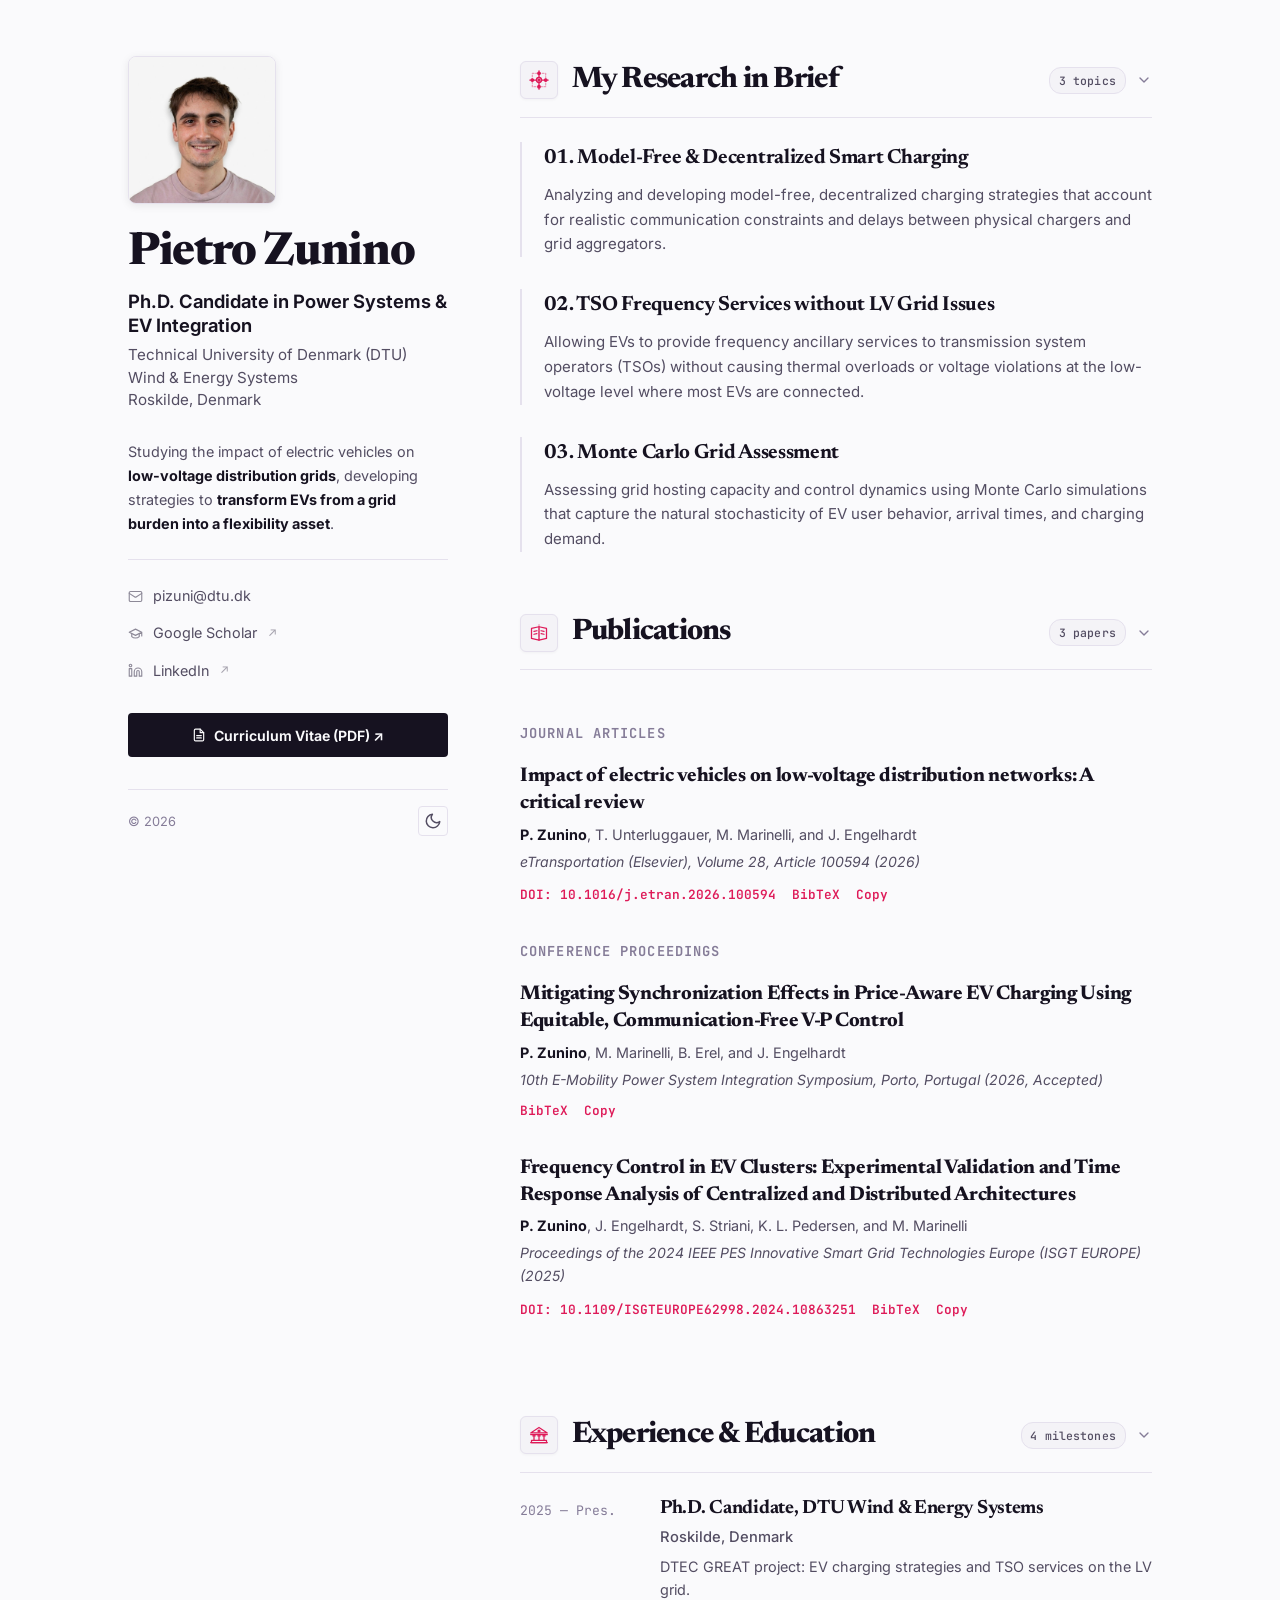
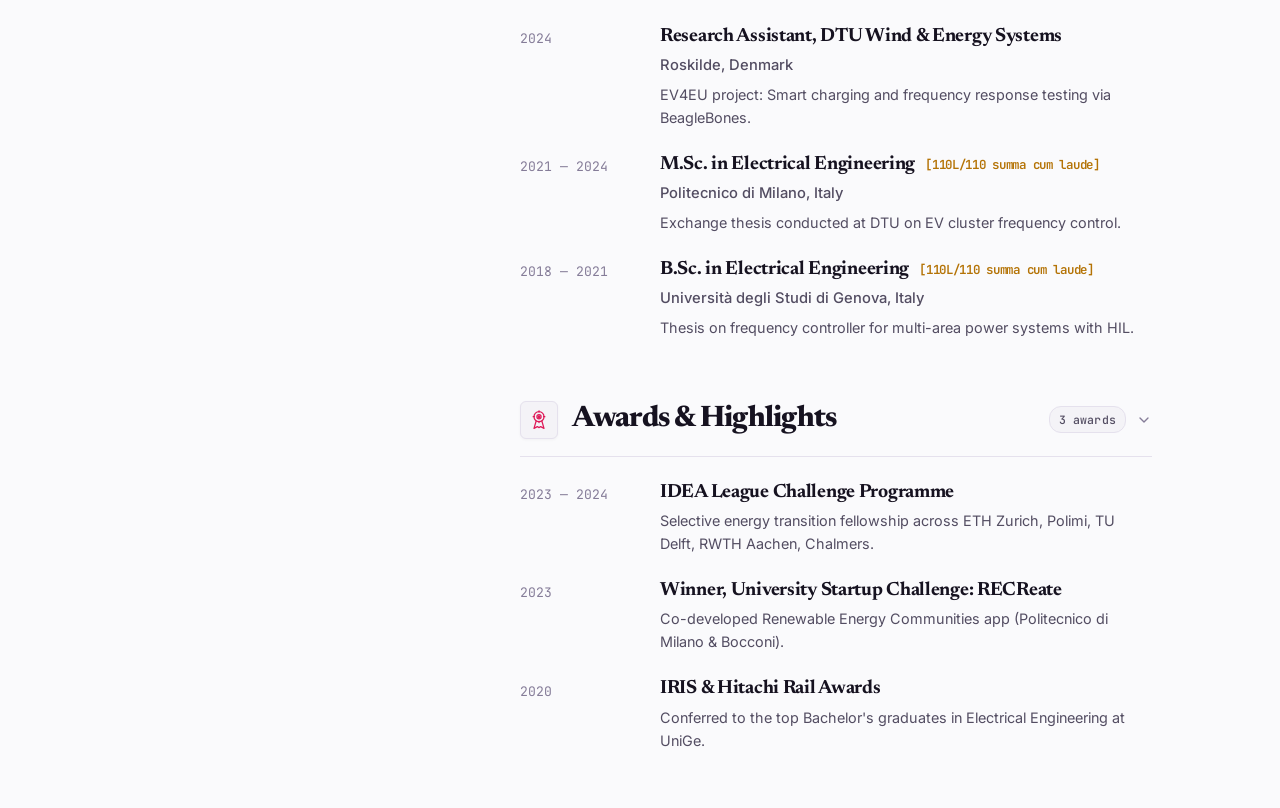
==== index.html @ 95386c65 "feat(ui): implement Set A titles and mobile hook collapsible sections" ====
<!DOCTYPE html>
<html lang="en" data-theme="light">
<head>
  <meta charset="UTF-8">
  <meta name="viewport" content="width=device-width, initial-scale=1.0">
  <title>Pietro Zunino | Ph.D. Candidate in Power Systems · DTU</title>
  <link rel="stylesheet" href="css/style.css?v=5">
  <link rel="preconnect" href="https://fonts.googleapis.com">
  <link rel="preconnect" href="https://fonts.gstatic.com" crossorigin>
  <link href="https://fonts.googleapis.com/css2?family=Inter:wght@400;500;600;700&family=JetBrains+Mono:wght@400;500;600&family=Newsreader:ital,opsz,wght@0,6..72,400;0,6..72,600;0,6..72,700;1,6..72,400&display=swap" rel="stylesheet">
</head>
<body>

  <div class="scholar-wrapper">

    <!-- Left Sticky Sidebar -->
    <aside class="scholar-sidebar">
      <div class="profile-photo-wrapper">
        <img src="assets/profile.jpg?v=2" alt="Pietro Zunino" class="profile-photo" onerror="this.onerror=null; this.src='assets/profile-placeholder.svg';">
      </div>
      <h1 class="profile-name">Pietro Zunino</h1>
      <div class="profile-role">Ph.D. Candidate in Power Systems & EV Integration</div>
      <div class="profile-inst">
        Technical University of Denmark (DTU)<br>
        Wind & Energy Systems<br>
        Roskilde, Denmark
      </div>

      <p class="sidebar-bio">
        Studying the impact of electric vehicles on <strong>low-voltage distribution grids</strong>, developing strategies to <strong>transform EVs from a grid burden into a flexibility asset</strong>.
      </p>

      <ul class="sidebar-links">
        <li>
          <a href="mailto:pizuni@dtu.dk">
            <svg class="sidebar-icon" width="15" height="15" viewBox="0 0 24 24" fill="none" stroke="currentColor" stroke-width="1.8" stroke-linecap="round" stroke-linejoin="round" aria-hidden="true"><rect width="20" height="16" x="2" y="4" rx="2"/><path d="m22 7-8.97 5.7a1.94 1.94 0 0 1-2.06 0L2 7"/></svg>
            <span>pizuni@dtu.dk</span>
          </a>
        </li>
        <li>
          <a href="https://scholar.google.com/citations?user=iyDFLC0AAAAJ&hl=en" target="_blank" rel="noopener noreferrer">
            <svg class="sidebar-icon" width="15" height="15" viewBox="0 0 24 24" fill="none" stroke="currentColor" stroke-width="1.8" stroke-linecap="round" stroke-linejoin="round" aria-hidden="true"><path d="M22 10v6M2 10l10-5 10 5-10 5z"/><path d="M6 12v5c3 3 9 3 12 0v-5"/></svg>
            <span>Google Scholar</span>
            <span class="external-arrow">↗</span>
          </a>
        </li>
        <li>
          <a href="https://www.linkedin.com/in/pietro-zunino-9880a3189/" target="_blank" rel="noopener noreferrer">
            <svg class="sidebar-icon" width="15" height="15" viewBox="0 0 24 24" fill="none" stroke="currentColor" stroke-width="1.8" stroke-linecap="round" stroke-linejoin="round" aria-hidden="true"><path d="M16 8a6 6 0 0 1 6 6v7h-4v-7a2 2 0 0 0-2-2 2 2 0 0 0-2 2v7h-4v-7a6 6 0 0 1 6-6z"/><rect width="4" height="12" x="2" y="9"/><circle cx="4" cy="4" r="2"/></svg>
            <span>LinkedIn</span>
            <span class="external-arrow">↗</span>
          </a>
        </li>
      </ul>

      <a href="assets/Pietro_Zunino_CV.pdf" class="btn-cv" target="_blank" rel="noopener noreferrer">
        <svg width="14" height="14" viewBox="0 0 24 24" fill="none" stroke="currentColor" stroke-width="2" stroke-linecap="round" stroke-linejoin="round" aria-hidden="true"><path d="M14 2H6a2 2 0 0 0-2 2v16a2 2 0 0 0 2 2h12a2 2 0 0 0 2-2V8z"/><polyline points="14 2 14 8 20 8"/><line x1="16" y1="13" x2="8" y2="13"/><line x1="16" y1="17" x2="8" y2="17"/></svg>
        <span>Curriculum Vitae (PDF) ↗</span>
      </a>

      <div class="sidebar-footer">
        <span>© <span id="current-year"></span></span>
        <button id="theme-toggle" class="theme-btn" aria-label="Toggle dark mode">
          <svg width="14" height="14" viewBox="0 0 24 24" fill="none" stroke="currentColor" stroke-width="2" stroke-linecap="round" stroke-linejoin="round" aria-hidden="true"><circle cx="12" cy="12" r="5"/><line x1="12" y1="1" x2="12" y2="3"/><line x1="12" y1="21" x2="12" y2="23"/><line x1="4.22" y1="4.22" x2="5.64" y2="5.64"/><line x1="18.36" y1="18.36" x2="19.78" y2="19.78"/><line x1="1" y1="12" x2="3" y2="12"/><line x1="21" y1="12" x2="23" y2="12"/><line x1="4.22" y1="19.78" x2="5.64" y2="18.36"/><line x1="18.36" y1="5.64" x2="19.78" y2="4.22"/></svg>
        </button>
      </div>
    </aside>

    <!-- Right Scrolling Content -->
    <main class="scholar-content">

      <!-- My Research in Brief -->
      <section id="research" class="scholar-section">
        <div class="section-head">
          <h2 class="section-title">
            <span class="section-badge" aria-hidden="true">
              <svg width="20" height="20" viewBox="0 0 24 24" fill="none" stroke="currentColor" stroke-width="1.5" stroke-linecap="round" stroke-linejoin="round">
                <rect x="4" y="4" width="16" height="16" stroke-dasharray="2 2" stroke-opacity="0.4"></rect>
                <line x1="12" y1="1" x2="12" y2="23"></line>
                <line x1="1" y1="12" x2="23" y2="12"></line>
                <circle cx="12" cy="4" r="1.5" fill="currentColor"></circle>
                <circle cx="12" cy="20" r="1.5" fill="currentColor"></circle>
                <circle cx="4" cy="12" r="1.5" fill="currentColor"></circle>
                <circle cx="20" cy="12" r="1.5" fill="currentColor"></circle>
                <circle cx="12" cy="12" r="3" fill="var(--bg-sidebar)" stroke="currentColor" stroke-width="1.6"></circle>
                <circle cx="12" cy="12" r="1.2" fill="currentColor"></circle>
              </svg>
            </span>
            <span>My Research in Brief</span>
          </h2>
          <div class="section-head-right">
            <span class="section-count">3 topics</span>
            <svg class="section-chevron" width="16" height="16" viewBox="0 0 24 24" fill="none" stroke="currentColor" stroke-width="2" stroke-linecap="round" stroke-linejoin="round" aria-hidden="true">
              <polyline points="6 9 12 15 18 9"></polyline>
            </svg>
          </div>
        </div>
        <div class="section-body" id="body-research">
          <div class="section-body-inner">
            <div class="pillars-stacked">
              
              <div class="pillar-item">
                <h3>01. Model-Free &amp; Decentralized Smart Charging</h3>
                <p>
                  Analyzing and developing model-free, decentralized charging strategies that account for realistic communication constraints and delays between physical chargers and grid aggregators.
                </p>
              </div>

              <div class="pillar-item">
                <h3>02. TSO Frequency Services without LV Grid Issues</h3>
                <p>
                  Allowing EVs to provide frequency ancillary services to transmission system operators (TSOs) without causing thermal overloads or voltage violations at the low-voltage level where most EVs are connected.
                </p>
              </div>

              <div class="pillar-item">
                <h3>03. Monte Carlo Grid Assessment</h3>
                <p>
                  Assessing grid hosting capacity and control dynamics using Monte Carlo simulations that capture the natural stochasticity of EV user behavior, arrival times, and charging demand.
                </p>
              </div>

            </div>
          </div>
        </div>
      </section>

      <!-- Publications -->
      <section id="publications" class="scholar-section">
        <div class="section-head">
          <h2 class="section-title">
            <span class="section-badge" aria-hidden="true">
              <svg width="20" height="20" viewBox="0 0 24 24" fill="none" stroke="currentColor" stroke-width="1.5" stroke-linecap="round" stroke-linejoin="round">
                <line x1="12" y1="2" x2="12" y2="22" stroke-dasharray="2 2" stroke-opacity="0.4"></line>
                <path d="M12 4.5L3 6.5v12l9 2 9-2v-12l-9-2z"></path>
                <line x1="12" y1="4.5" x2="12" y2="20.5"></line>
                <line x1="6" y1="10" x2="9.5" y2="9.3"></line>
                <line x1="6" y1="13.5" x2="9.5" y2="12.8"></line>
                <line x1="14.5" y1="9.3" x2="18" y2="10"></line>
                <line x1="14.5" y1="12.8" x2="18" y2="13.5"></line>
              </svg>
            </span>
            <span>Publications</span>
          </h2>
          <div class="section-head-right">
            <span class="section-count">3 papers</span>
            <svg class="section-chevron" width="16" height="16" viewBox="0 0 24 24" fill="none" stroke="currentColor" stroke-width="2" stroke-linecap="round" stroke-linejoin="round" aria-hidden="true">
              <polyline points="6 9 12 15 18 9"></polyline>
            </svg>
          </div>
        </div>

        <div class="section-body" id="body-publications">
          <div class="section-body-inner">
            <div class="pub-group-title">Journal Articles</div>
            <article class="pub-item" id="pub-review">
              <h3 class="pub-title">Impact of electric vehicles on low-voltage distribution networks: A critical review</h3>
              <div class="pub-authors"><strong>P. Zunino</strong>, T. Unterluggauer, M. Marinelli, and J. Engelhardt</div>
              <div class="pub-venue">eTransportation (Elsevier), Volume 28, Article 100594 (2026)</div>
              <div class="pub-actions">
                <a href="https://doi.org/10.1016/j.etran.2026.100594" target="_blank" rel="noopener" class="pub-action-link">DOI: 10.1016/j.etran.2026.100594</a>
                <button class="pub-action-link" data-toggle-bibtex="bib-1">BibTeX</button>
                <button class="pub-action-link" data-copy-bibtex="bib-1">Copy</button>
              </div>
              <div id="bib-1" class="bibtex-box">@article{zunino2026impact,
  title={Impact of electric vehicles on low-voltage distribution networks: A critical review},
  author={Zunino, Pietro and Unterluggauer, Tim and Marinelli, Mattia and Engelhardt, Jan},
  journal={eTransportation},
  volume={28},
  pages={100594},
  year={2026},
  publisher={Elsevier},
  doi={10.1016/j.etran.2026.100594}
}</div>
            </article>

            <div class="pub-group-title">Conference Proceedings</div>
            <article class="pub-item" id="pub-vp">
              <h3 class="pub-title">Mitigating Synchronization Effects in Price-Aware EV Charging Using Equitable, Communication-Free V-P Control</h3>
              <div class="pub-authors"><strong>P. Zunino</strong>, M. Marinelli, B. Erel, and J. Engelhardt</div>
              <div class="pub-venue">10th E-Mobility Power System Integration Symposium, Porto, Portugal (2026, Accepted)</div>
              <div class="pub-actions">
                <button class="pub-action-link" data-toggle-bibtex="bib-2">BibTeX</button>
                <button class="pub-action-link" data-copy-bibtex="bib-2">Copy</button>
              </div>
              <div id="bib-2" class="bibtex-box">@inproceedings{zunino2026mitigating,
  title={Mitigating Synchronization Effects in Price-Aware EV Charging Using Equitable, Communication-Free V-P Control},
  author={Zunino, Pietro and Marinelli, Mattia and Erel, Beste and Engelhardt, Jan},
  booktitle={10th E-Mobility Power System Integration Symposium},
  address={Porto, Portugal},
  year={2026},
  note={Accepted, to be presented}
}</div>
            </article>

            <article class="pub-item" id="pub-freq">
              <h3 class="pub-title">Frequency Control in EV Clusters: Experimental Validation and Time Response Analysis of Centralized and Distributed Architectures</h3>
              <div class="pub-authors"><strong>P. Zunino</strong>, J. Engelhardt, S. Striani, K. L. Pedersen, and M. Marinelli</div>
              <div class="pub-venue">Proceedings of the 2024 IEEE PES Innovative Smart Grid Technologies Europe (ISGT EUROPE) (2025)</div>
              <div class="pub-actions">
                <a href="https://doi.org/10.1109/ISGTEUROPE62998.2024.10863251" target="_blank" rel="noopener" class="pub-action-link">DOI: 10.1109/ISGTEUROPE62998.2024.10863251</a>
                <button class="pub-action-link" data-toggle-bibtex="bib-3">BibTeX</button>
                <button class="pub-action-link" data-copy-bibtex="bib-3">Copy</button>
              </div>
              <div id="bib-3" class="bibtex-box">@inproceedings{zunino2025frequency,
  title={Frequency Control in EV Clusters: Experimental Validation and Time Response Analysis of Centralized and Distributed Architectures},
  author={Zunino, Pietro and Engelhardt, Jan and Striani, Simone and Pedersen, Kristoffer Laust and Marinelli, Mattia},
  booktitle={Proceedings of 2024 IEEE PES Innovative Smart Grid Technologies Europe (ISGT EUROPE)},
  year={2025},
  publisher={IEEE},
  doi={10.1109/ISGTEUROPE62998.2024.10863251}
}</div>
            </article>
          </div>
        </div>
      </section>

      <!-- Experience & Education -->
      <section id="experience" class="scholar-section">
        <div class="section-head">
          <h2 class="section-title">
            <span class="section-badge" aria-hidden="true">
              <svg width="20" height="20" viewBox="0 0 24 24" fill="none" stroke="currentColor" stroke-width="1.5" stroke-linecap="round" stroke-linejoin="round">
                <line x1="2" y1="21" x2="22" y2="21"></line>
                <rect x="3" y="18.5" width="18" height="2.5"></rect>
                <path d="M2 9.5L12 3l10 6.5H2z"></path>
                <line x1="2" y1="11.5" x2="22" y2="11.5"></line>
                <circle cx="12" cy="7.2" r="1.2" fill="currentColor"></circle>
                <line x1="6" y1="11.5" x2="6" y2="18.5"></line>
                <line x1="12" y1="11.5" x2="12" y2="18.5"></line>
                <line x1="18" y1="11.5" x2="18" y2="18.5"></line>
                <line x1="4.5" y1="13" x2="7.5" y2="13"></line>
                <line x1="10.5" y1="13" x2="13.5" y2="13"></line>
                <line x1="16.5" y1="13" x2="19.5" y2="13"></line>
              </svg>
            </span>
            <span>Experience &amp; Education</span>
          </h2>
          <div class="section-head-right">
            <span class="section-count">4 milestones</span>
            <svg class="section-chevron" width="16" height="16" viewBox="0 0 24 24" fill="none" stroke="currentColor" stroke-width="2" stroke-linecap="round" stroke-linejoin="round" aria-hidden="true">
              <polyline points="6 9 12 15 18 9"></polyline>
            </svg>
          </div>
        </div>
        <div class="section-body" id="body-experience">
          <div class="section-body-inner">
            <div class="timeline-list">
              <div class="timeline-row">
                <div class="timeline-date">2025 — Pres.</div>
                <div>
                  <div class="timeline-title">Ph.D. Candidate, DTU Wind & Energy Systems</div>
                  <div class="timeline-sub">Roskilde, Denmark</div>
                  <div class="timeline-desc">DTEC GREAT project: EV charging strategies and TSO services on the LV grid.</div>
                </div>
              </div>
              <div class="timeline-row">
                <div class="timeline-date">2024</div>
                <div>
                  <div class="timeline-title">Research Assistant, DTU Wind & Energy Systems</div>
                  <div class="timeline-sub">Roskilde, Denmark</div>
                  <div class="timeline-desc">EV4EU project: Smart charging and frequency response testing via BeagleBones.</div>
                </div>
              </div>
              <div class="timeline-row">
                <div class="timeline-date">2021 — 2024</div>
                <div>
                  <div class="timeline-title">M.Sc. in Electrical Engineering <span class="timeline-honor">[110L/110 summa cum laude]</span></div>
                  <div class="timeline-sub">Politecnico di Milano, Italy</div>
                  <div class="timeline-desc">Exchange thesis conducted at DTU on EV cluster frequency control.</div>
                </div>
              </div>
              <div class="timeline-row">
                <div class="timeline-date">2018 — 2021</div>
                <div>
                  <div class="timeline-title">B.Sc. in Electrical Engineering <span class="timeline-honor">[110L/110 summa cum laude]</span></div>
                  <div class="timeline-sub">Università degli Studi di Genova, Italy</div>
                  <div class="timeline-desc">Thesis on frequency controller for multi-area power systems with HIL.</div>
                </div>
              </div>
            </div>
          </div>
        </div>
      </section>

      <!-- Awards & Highlights -->
      <section id="awards" class="scholar-section">
        <div class="section-head">
          <h2 class="section-title">
            <span class="section-badge" aria-hidden="true">
              <svg width="20" height="20" viewBox="0 0 24 24" fill="none" stroke="currentColor" stroke-width="1.5" stroke-linecap="round" stroke-linejoin="round">
                <circle cx="12" cy="8" r="6"></circle>
                <line x1="12" y1="1" x2="12" y2="2.5"></line>
                <line x1="12" y1="13.5" x2="12" y2="15"></line>
                <line x1="5" y1="8" x2="6.5" y2="8"></line>
                <line x1="17.5" y1="8" x2="19" y2="8"></line>
                <circle cx="12" cy="8" r="2.5"></circle>
                <circle cx="12" cy="8" r="1" fill="currentColor"></circle>
                <path d="M8.5 13.5L6 22l4-2 2 1"></path>
                <path d="M15.5 13.5L18 22l-4-2-2 1"></path>
              </svg>
            </span>
            <span>Awards &amp; Highlights</span>
          </h2>
          <div class="section-head-right">
            <span class="section-count">3 awards</span>
            <svg class="section-chevron" width="16" height="16" viewBox="0 0 24 24" fill="none" stroke="currentColor" stroke-width="2" stroke-linecap="round" stroke-linejoin="round" aria-hidden="true">
              <polyline points="6 9 12 15 18 9"></polyline>
            </svg>
          </div>
        </div>
        <div class="section-body" id="body-awards">
          <div class="section-body-inner">
            <div class="timeline-list">
              <div class="timeline-row">
                <div class="timeline-date">2023 — 2024</div>
                <div>
                  <div class="timeline-title">IDEA League Challenge Programme</div>
                  <div class="timeline-desc">Selective energy transition fellowship across ETH Zurich, Polimi, TU Delft, RWTH Aachen, Chalmers.</div>
                </div>
              </div>
              <div class="timeline-row">
                <div class="timeline-date">2023</div>
                <div>
                  <div class="timeline-title">Winner, University Startup Challenge: RECReate</div>
                  <div class="timeline-desc">Co-developed Renewable Energy Communities app (Politecnico di Milano &amp; Bocconi).</div>
                </div>
              </div>
              <div class="timeline-row">
                <div class="timeline-date">2020</div>
                <div>
                  <div class="timeline-title">IRIS &amp; Hitachi Rail Awards</div>
                  <div class="timeline-desc">Conferred to the top Bachelor's graduates in Electrical Engineering at UniGe.</div>
                </div>
              </div>
            </div>
          </div>
        </div>
      </section>

    </main>
  </div>

  <script src="js/main.js?v=3"></script>
</body>
</html>
---- css/style.css ----
/* ==========================================================================
   Version 2: The Classic Academic Scholar
   Two-Column Split Layout · Sticky Faculty Sidebar · Scholarly Typography
   ========================================================================== */

:root {
  --bg: #FAFAFC;
  --bg-sidebar: #F4F3F7;
  --border: #E5E1ED;
  --border-strong: #D1C9DC;

  --text: #161220;
  --text-muted: #534D62;
  --text-faint: #857C98;

  --accent: #DE1A58;      /* Raspberry Accent */
  --accent-navy: #1E3A5F; /* Scholarly Navy */
  --accent-gold: #B47306; /* Summa cum laude Gold */

  --font-serif: "Newsreader", "Georgia", "Times New Roman", serif;
  --font-sans: "Inter", -apple-system, BlinkMacSystemFont, "Segoe UI", Roboto, sans-serif;
  --font-mono: "JetBrains Mono", SFMono-Regular, monospace;
}

[data-theme="dark"] {
  --bg: #0C0A12;
  --bg-sidebar: #130F1D;
  --border: #261D36;
  --border-strong: #3A2D52;

  --text: #F3F1F8;
  --text-muted: #A39BAF;
  --text-faint: #736986;

  --accent: #E8386E;
  --accent-navy: #7DA8DE;
  --accent-gold: #E4A638;
}

*, *::before, *::after {
  box-sizing: border-box;
  margin: 0;
  padding: 0;
}

html {
  font-size: 16px;
  scroll-behavior: smooth;
}

body {
  font-family: var(--font-sans);
  background-color: var(--bg);
  color: var(--text);
  line-height: 1.65;
  transition: background-color 0.2s ease, color 0.2s ease;
}

/* Two-Column Scholar Layout */
.scholar-wrapper {
  max-width: 1080px;
  margin: 0 auto;
  padding: 3.5rem 1.75rem;
  display: grid;
  grid-template-columns: 320px 1fr;
  gap: 4.5rem;
  align-items: start;
}

/* Left Sidebar - default static in normal document flow */
.scholar-sidebar {
  display: flex;
  flex-direction: column;
  position: static;
}

/* Sticky sidebar strictly on desktop (>= 861px) */
@media (min-width: 861px) {
  .scholar-sidebar {
    position: sticky;
    top: 3rem;
  }
}

/* Mobile & tablet single column layout (<= 860px) */
@media (max-width: 860px) {
  .scholar-wrapper {
    grid-template-columns: 1fr;
    gap: 2.5rem;
    padding: 2rem 1.25rem;
  }

  .scholar-sidebar {
    position: static !important;
    top: auto !important;
  }

  .scholar-content {
    gap: 1.75rem;
  }

  .scholar-section:not(.is-collapsed) {
    margin-bottom: 1.25rem;
  }
}

.profile-photo-wrapper {
  margin-bottom: 1.5rem;
}

.profile-photo {
  width: 148px;
  height: 148px;
  border-radius: 8px;
  object-fit: cover;
  border: 1px solid var(--border);
  box-shadow: 0 2px 8px rgba(0, 0, 0, 0.08);
  display: block;
  background: var(--bg-sidebar);
}

.profile-name {
  font-family: var(--font-serif);
  font-size: 2.85rem;
  font-weight: 750;
  letter-spacing: -0.03em;
  color: var(--text);
  line-height: 1.1;
  margin-bottom: 0.65rem;
}

.profile-role {
  font-size: 1.15rem;
  font-weight: 650;
  color: var(--text);
  margin-bottom: 0.35rem;
  line-height: 1.35;
}

.profile-inst {
  font-size: 0.95rem;
  color: var(--text-muted);
  line-height: 1.5;
  margin-bottom: 1.75rem;
}

.sidebar-bio {
  font-size: 0.9rem;
  color: var(--text-muted);
  line-height: 1.65;
  padding-bottom: 1.5rem;
  border-bottom: 1px solid var(--border);
  margin-bottom: 1.5rem;
}

.sidebar-bio strong {
  color: var(--text);
}

.sidebar-links {
  list-style: none;
  display: flex;
  flex-direction: column;
  gap: 0.65rem;
  margin-bottom: 1.75rem;
}

.sidebar-links a {
  font-size: 0.9rem;
  color: var(--text-muted);
  text-decoration: none;
  display: inline-flex;
  align-items: center;
  gap: 0.6rem;
  transition: color 0.15s ease;
}

.sidebar-links a:hover {
  color: var(--accent);
}

.sidebar-icon {
  flex-shrink: 0;
  opacity: 0.65;
  transition: opacity 0.15s ease;
}

.sidebar-links a:hover .sidebar-icon {
  opacity: 1;
}

.external-arrow {
  font-family: var(--font-mono);
  font-size: 0.76rem;
  opacity: 0.5;
  margin-left: 0.15rem;
  transition: opacity 0.15s ease;
}

.sidebar-links a:hover .external-arrow {
  opacity: 1;
}

.btn-cv {
  display: inline-flex;
  align-items: center;
  justify-content: center;
  gap: 0.5rem;
  padding: 0.65rem 1.1rem;
  font-size: 0.88rem;
  font-weight: 650;
  background: var(--text);
  color: var(--bg) !important;
  text-decoration: none;
  border-radius: 4px;
  transition: opacity 0.15s ease;
}

.btn-cv:hover {
  opacity: 0.9;
}

.sidebar-footer {
  margin-top: 2rem;
  padding-top: 1rem;
  border-top: 1px solid var(--border);
  display: flex;
  align-items: center;
  justify-content: space-between;
  font-size: 0.8rem;
  color: var(--text-faint);
}

.theme-btn {
  background: transparent;
  border: 1px solid var(--border);
  color: var(--text-muted);
  width: 30px;
  height: 30px;
  border-radius: 4px;
  cursor: pointer;
  display: flex;
  align-items: center;
  justify-content: center;
}

/* Right Content Area */
.scholar-content {
  display: flex;
  flex-direction: column;
  gap: 3.5rem;
}

.section-head {
  display: flex;
  align-items: center;
  justify-content: space-between;
  border-bottom: 1px solid var(--border);
  padding-bottom: 0.75rem;
  margin-bottom: 1.5rem;
  cursor: pointer;
  user-select: none;
  transition: border-color 0.2s ease;
}

.section-head:hover {
  border-bottom-color: var(--border-strong);
}

.section-head:focus-visible {
  outline: 2px solid var(--accent);
  outline-offset: 4px;
  border-radius: 4px;
}

.section-title {
  font-family: var(--font-serif);
  font-size: 1.85rem;
  font-weight: 750;
  color: var(--text);
  letter-spacing: -0.025em;
  display: inline-flex;
  align-items: center;
  gap: 0.85rem;
}

.section-badge {
  display: inline-flex;
  align-items: center;
  justify-content: center;
  width: 38px;
  height: 38px;
  border-radius: 6px;
  background: var(--bg-sidebar);
  border: 1px solid var(--border);
  color: var(--accent);
  flex-shrink: 0;
  box-shadow: 0 1px 3px rgba(0, 0, 0, 0.04);
  transition: border-color 0.2s ease, transform 0.2s ease;
}

.section-badge svg {
  width: 20px;
  height: 20px;
  stroke: currentColor;
  display: block;
}

.section-head:hover .section-badge {
  border-color: var(--border-strong);
  transform: translateY(-1px);
}

/* Collapsible Accordion Affordance */
.section-head-right {
  display: inline-flex;
  align-items: center;
  gap: 0.65rem;
}

.section-count {
  font-family: var(--font-mono);
  font-size: 0.72rem;
  color: var(--text-muted);
  background: var(--bg-sidebar);
  border: 1px solid var(--border);
  padding: 0.18rem 0.55rem;
  border-radius: 12px;
  font-weight: 500;
  letter-spacing: 0.01em;
}

.section-chevron {
  display: inline-flex;
  align-items: center;
  justify-content: center;
  color: var(--text-faint);
  transition: transform 0.28s cubic-bezier(0.16, 1, 0.3, 1), color 0.18s ease;
}

.section-head:hover .section-chevron {
  color: var(--accent);
}

/* Accordion Smooth Body Transition */
.section-body {
  display: grid;
  grid-template-rows: 1fr;
  transition: grid-template-rows 0.32s cubic-bezier(0.16, 1, 0.3, 1), opacity 0.22s ease;
  opacity: 1;
}

.section-body-inner {
  overflow: hidden;
  min-height: 0;
}

/* Collapsed State */
.scholar-section.is-collapsed .section-body {
  grid-template-rows: 0fr;
  opacity: 0;
  visibility: hidden;
}

.scholar-section.is-collapsed .section-chevron {
  transform: rotate(-90deg);
}

.scholar-section.is-collapsed .section-head {
  margin-bottom: 0;
}

/* Research Pillars List */
.pillars-stacked {
  display: flex;
  flex-direction: column;
  gap: 2rem;
}

.pillar-item {
  padding-left: 1.35rem;
  border-left: 2px solid var(--border);
  transition: border-color 0.2s ease;
}

.pillar-item:hover {
  border-color: var(--accent);
}

.pillar-item h3 {
  font-family: var(--font-serif);
  font-size: 1.28rem;
  font-weight: 700;
  letter-spacing: -0.015em;
  color: var(--text);
  margin-bottom: 0.45rem;
}

.pillar-item p {
  font-size: 0.94rem;
  color: var(--text-muted);
  line-height: 1.65;
  margin-bottom: 0;
}

.pillar-link {
  font-size: 0.84rem;
  font-weight: 650;
  color: var(--accent);
  text-decoration: none;
  font-family: var(--font-mono);
}

.pillar-link:hover {
  text-decoration: underline;
}

/* Publications */
.pub-group-title {
  font-size: 0.86rem;
  font-family: var(--font-mono);
  font-weight: 650;
  text-transform: uppercase;
  letter-spacing: 0.08em;
  color: var(--text-faint);
  margin: 1.75rem 0 1.15rem 0;
}

.pub-item {
  margin-bottom: 2rem;
}

.pub-title {
  font-family: var(--font-serif);
  font-size: 1.25rem;
  font-weight: 750;
  letter-spacing: -0.015em;
  line-height: 1.35;
  color: var(--text);
  margin-bottom: 0.35rem;
}

.pub-authors {
  font-size: 0.9rem;
  color: var(--text-muted);
  margin-bottom: 0.2rem;
}

.pub-authors strong {
  color: var(--text);
}

.pub-venue {
  font-size: 0.88rem;
  font-style: italic;
  color: var(--text-muted);
  margin-bottom: 0.5rem;
}

.pub-actions {
  display: flex;
  flex-wrap: wrap;
  align-items: center;
  gap: 0.5rem 1rem;
}

.pub-action-link {
  font-size: 0.8rem;
  font-family: var(--font-mono);
  font-weight: 600;
  color: var(--accent);
  text-decoration: none;
  background: none;
  border: none;
  cursor: pointer;
  padding: 0.2rem 0;
  word-break: break-all;
}

.pub-action-link:hover {
  text-decoration: underline;
}

.bibtex-box {
  display: none;
  margin-top: 0.75rem;
  padding: 0.85rem;
  background: var(--bg-sidebar);
  border: 1px solid var(--border);
  border-radius: 4px;
  font-family: var(--font-mono);
  font-size: 0.78rem;
  line-height: 1.5;
  color: var(--text-muted);
  white-space: pre-wrap;
  word-break: break-word;
  overflow-x: auto;
  -webkit-overflow-scrolling: touch;
}

.bibtex-box.show {
  display: block;
}

/* Timeline */
.timeline-list {
  display: flex;
  flex-direction: column;
  gap: 1.5rem;
}

.timeline-row {
  display: grid;
  grid-template-columns: 120px 1fr;
  gap: 1.25rem;
}

@media (max-width: 500px) {
  .timeline-row {
    grid-template-columns: 1fr;
    gap: 0.25rem;
  }
}

.timeline-date {
  font-family: var(--font-mono);
  font-size: 0.82rem;
  color: var(--text-faint);
  padding-top: 0.2rem;
}

.timeline-title {
  font-family: var(--font-serif);
  font-size: 1.2rem;
  font-weight: 700;
  letter-spacing: -0.015em;
  line-height: 1.3;
  color: var(--text);
  margin-bottom: 0.2rem;
}

.timeline-honor {
  font-size: 0.78rem;
  font-family: var(--font-mono);
  font-weight: 600;
  color: var(--accent-gold);
  margin-left: 0.4rem;
  vertical-align: middle;
}

.timeline-sub {
  font-size: 0.92rem;
  color: var(--text-muted);
  margin-bottom: 0.35rem;
  font-weight: 500;
}

.timeline-desc {
  font-size: 0.9rem;
  color: var(--text-muted);
  line-height: 1.6;
}

/* Version Floating Switcher Bar */
.version-banner {
  background: var(--text);
  color: var(--bg);
  padding: 0.4rem 1rem;
  font-size: 0.78rem;
  font-family: var(--font-mono);
  display: flex;
  align-items: center;
  justify-content: center;
  gap: 1rem;
  position: sticky;
  top: 0;
  z-index: 1000;
}

.version-banner a {
  color: var(--bg);
  text-decoration: underline;
  opacity: 0.8;
}

.version-banner a:hover,
.version-banner a.active {
  opacity: 1;
  font-weight: 700;
}

@media (max-width: 480px) {
  .profile-name {
    font-size: 2.25rem;
  }
  .section-title {
    font-size: 1.55rem;
    gap: 0.65rem;
  }
  .section-badge {
    width: 32px;
    height: 32px;
    border-radius: 6px;
  }
  .section-badge svg {
    width: 17px;
    height: 17px;
  }
  .profile-photo {
    width: 120px;
    height: 120px;
  }
  .pillar-item h3 {
    font-size: 1.15rem;
  }
  .pub-title {
    font-size: 1.12rem;
  }
  .version-banner {
    flex-wrap: wrap;
    gap: 0.5rem;
    font-size: 0.72rem;
    padding: 0.4rem 0.6rem;
  }
}
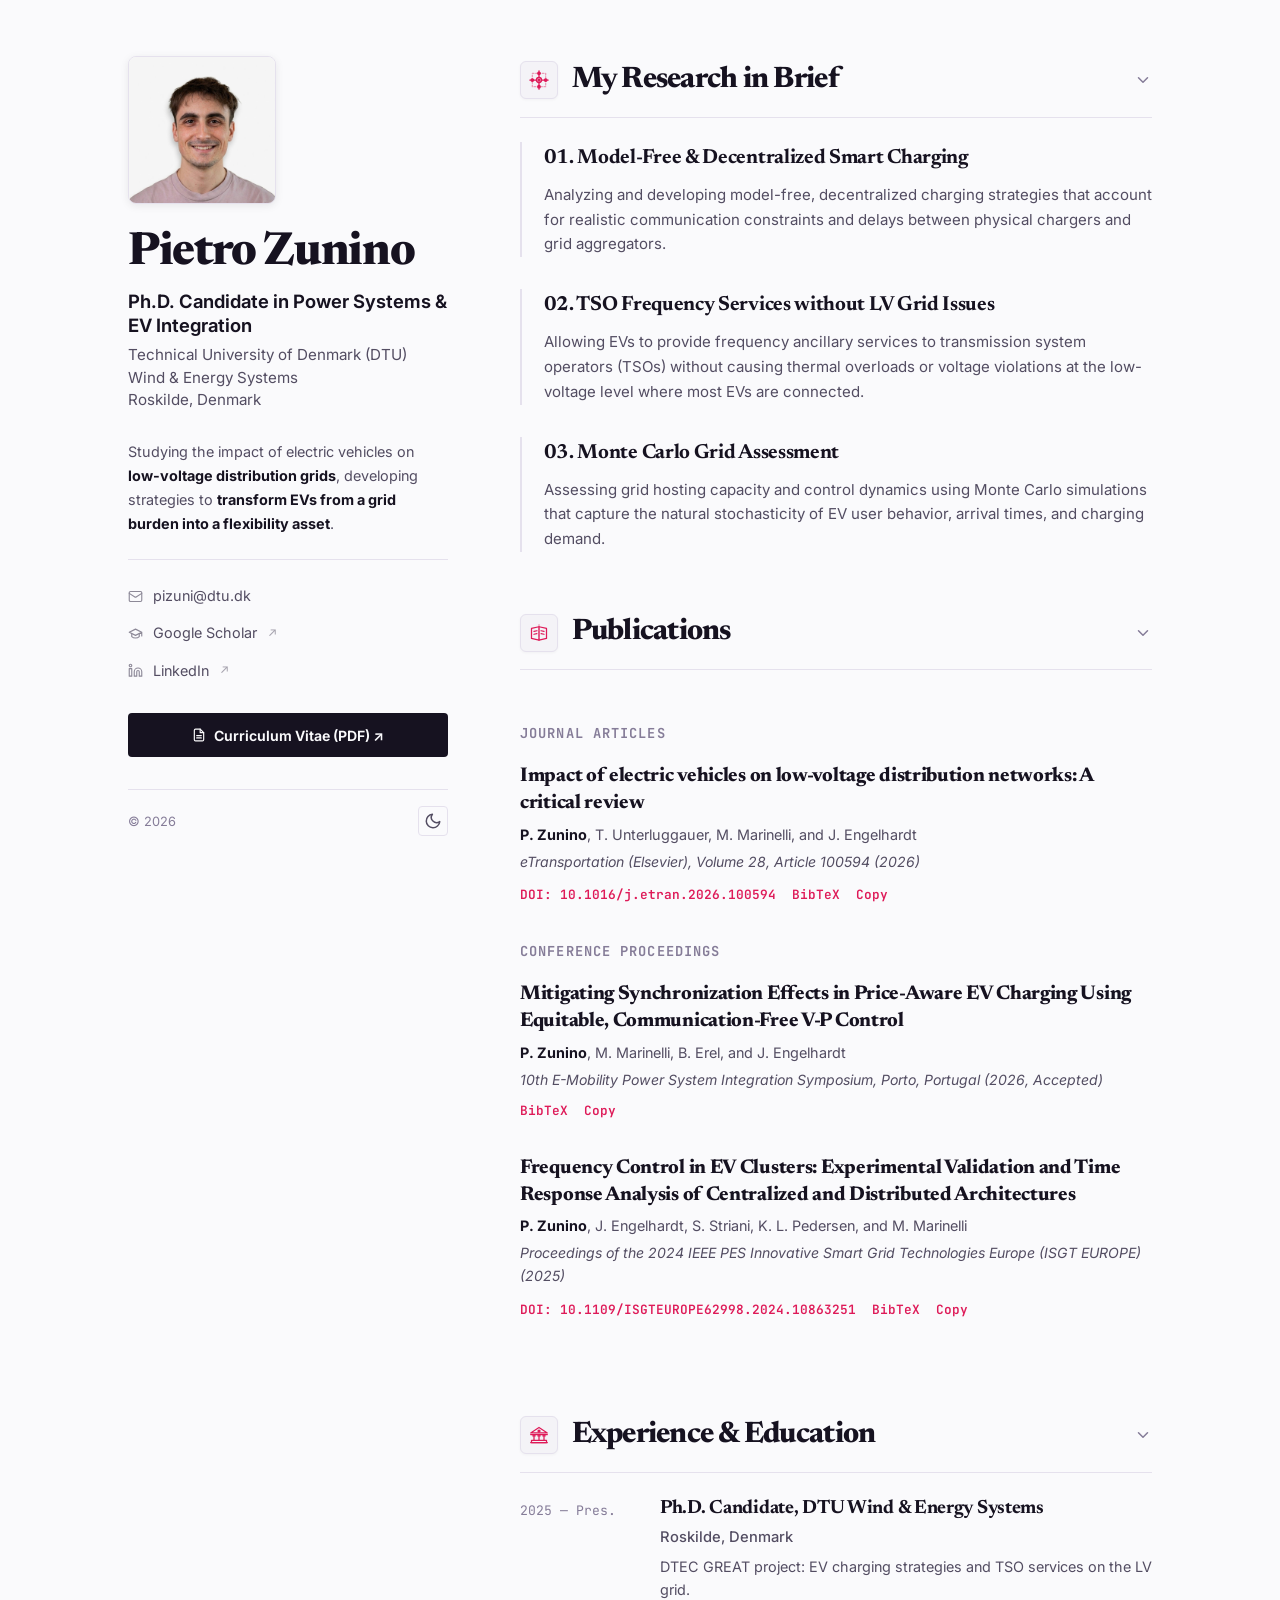
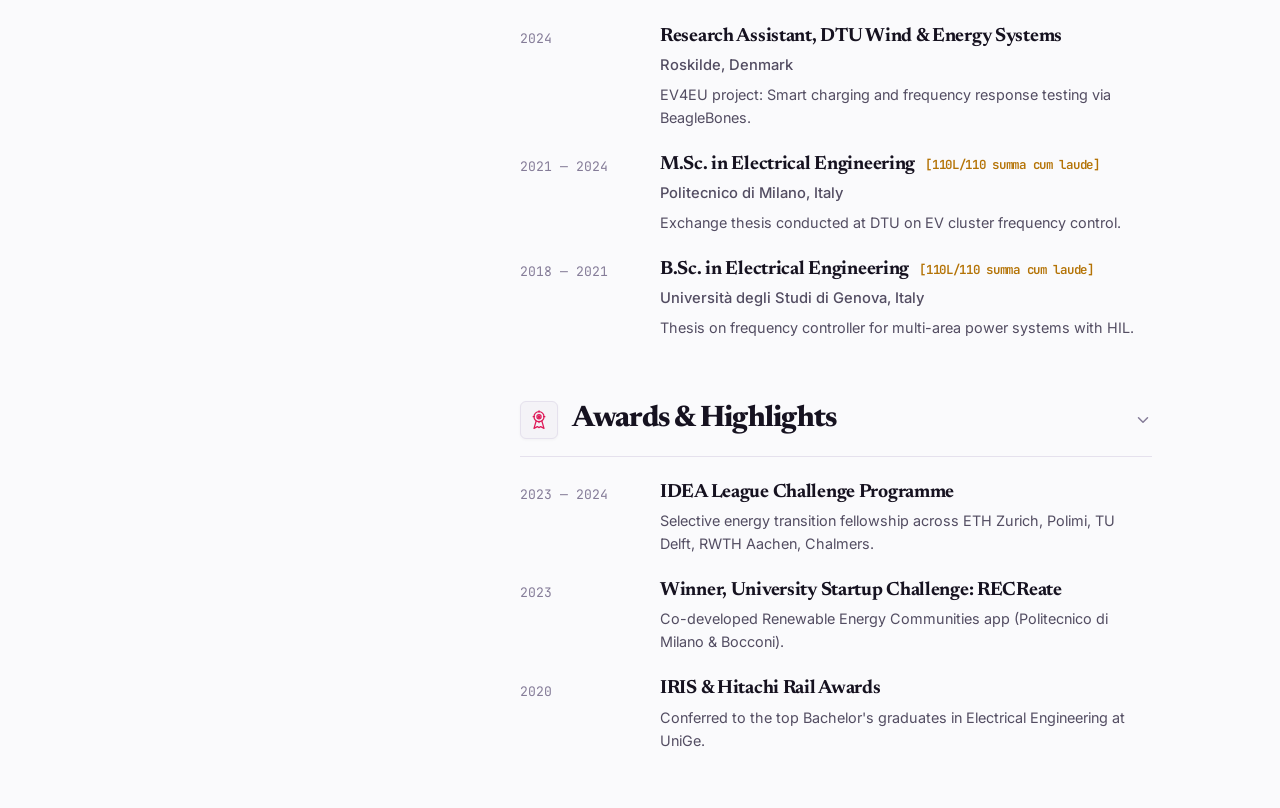
==== commit be84c8c3: "fix(ui): remove item count badges from section headers to prevent line wrapping" ====
--- a/index.html
+++ b/index.html
@@ -4,7 +4,7 @@
   <meta charset="UTF-8">
   <meta name="viewport" content="width=device-width, initial-scale=1.0">
   <title>Pietro Zunino | Ph.D. Candidate in Power Systems · DTU</title>
-  <link rel="stylesheet" href="css/style.css?v=5">
+  <link rel="stylesheet" href="css/style.css?v=6">
   <link rel="preconnect" href="https://fonts.googleapis.com">
   <link rel="preconnect" href="https://fonts.gstatic.com" crossorigin>
   <link href="https://fonts.googleapis.com/css2?family=Inter:wght@400;500;600;700&family=JetBrains+Mono:wght@400;500;600&family=Newsreader:ital,opsz,wght@0,6..72,400;0,6..72,600;0,6..72,700;1,6..72,400&display=swap" rel="stylesheet">
@@ -88,12 +88,9 @@
             </span>
             <span>My Research in Brief</span>
           </h2>
-          <div class="section-head-right">
-            <span class="section-count">3 topics</span>
-            <svg class="section-chevron" width="16" height="16" viewBox="0 0 24 24" fill="none" stroke="currentColor" stroke-width="2" stroke-linecap="round" stroke-linejoin="round" aria-hidden="true">
-              <polyline points="6 9 12 15 18 9"></polyline>
-            </svg>
-          </div>
+          <svg class="section-chevron" width="18" height="18" viewBox="0 0 24 24" fill="none" stroke="currentColor" stroke-width="2" stroke-linecap="round" stroke-linejoin="round" aria-hidden="true">
+            <polyline points="6 9 12 15 18 9"></polyline>
+          </svg>
         </div>
         <div class="section-body" id="body-research">
           <div class="section-body-inner">
@@ -142,12 +139,9 @@
             </span>
             <span>Publications</span>
           </h2>
-          <div class="section-head-right">
-            <span class="section-count">3 papers</span>
-            <svg class="section-chevron" width="16" height="16" viewBox="0 0 24 24" fill="none" stroke="currentColor" stroke-width="2" stroke-linecap="round" stroke-linejoin="round" aria-hidden="true">
-              <polyline points="6 9 12 15 18 9"></polyline>
-            </svg>
-          </div>
+          <svg class="section-chevron" width="18" height="18" viewBox="0 0 24 24" fill="none" stroke="currentColor" stroke-width="2" stroke-linecap="round" stroke-linejoin="round" aria-hidden="true">
+            <polyline points="6 9 12 15 18 9"></polyline>
+          </svg>
         </div>
 
         <div class="section-body" id="body-publications">
@@ -236,12 +230,9 @@
             </span>
             <span>Experience &amp; Education</span>
           </h2>
-          <div class="section-head-right">
-            <span class="section-count">4 milestones</span>
-            <svg class="section-chevron" width="16" height="16" viewBox="0 0 24 24" fill="none" stroke="currentColor" stroke-width="2" stroke-linecap="round" stroke-linejoin="round" aria-hidden="true">
-              <polyline points="6 9 12 15 18 9"></polyline>
-            </svg>
-          </div>
+          <svg class="section-chevron" width="18" height="18" viewBox="0 0 24 24" fill="none" stroke="currentColor" stroke-width="2" stroke-linecap="round" stroke-linejoin="round" aria-hidden="true">
+            <polyline points="6 9 12 15 18 9"></polyline>
+          </svg>
         </div>
         <div class="section-body" id="body-experience">
           <div class="section-body-inner">
@@ -302,12 +293,9 @@
             </span>
             <span>Awards &amp; Highlights</span>
           </h2>
-          <div class="section-head-right">
-            <span class="section-count">3 awards</span>
-            <svg class="section-chevron" width="16" height="16" viewBox="0 0 24 24" fill="none" stroke="currentColor" stroke-width="2" stroke-linecap="round" stroke-linejoin="round" aria-hidden="true">
-              <polyline points="6 9 12 15 18 9"></polyline>
-            </svg>
-          </div>
+          <svg class="section-chevron" width="18" height="18" viewBox="0 0 24 24" fill="none" stroke="currentColor" stroke-width="2" stroke-linecap="round" stroke-linejoin="round" aria-hidden="true">
+            <polyline points="6 9 12 15 18 9"></polyline>
+          </svg>
         </div>
         <div class="section-body" id="body-awards">
           <div class="section-body-inner">
--- a/css/style.css
+++ b/css/style.css
@@ -255,6 +255,7 @@
   display: flex;
   align-items: center;
   justify-content: space-between;
+  gap: 1rem;
   border-bottom: 1px solid var(--border);
   padding-bottom: 0.75rem;
   margin-bottom: 1.5rem;
@@ -312,29 +313,12 @@
 }
 
 /* Collapsible Accordion Affordance */
-.section-head-right {
-  display: inline-flex;
-  align-items: center;
-  gap: 0.65rem;
-}
-
-.section-count {
-  font-family: var(--font-mono);
-  font-size: 0.72rem;
-  color: var(--text-muted);
-  background: var(--bg-sidebar);
-  border: 1px solid var(--border);
-  padding: 0.18rem 0.55rem;
-  border-radius: 12px;
-  font-weight: 500;
-  letter-spacing: 0.01em;
-}
-
 .section-chevron {
   display: inline-flex;
   align-items: center;
   justify-content: center;
   color: var(--text-faint);
+  flex-shrink: 0;
   transition: transform 0.28s cubic-bezier(0.16, 1, 0.3, 1), color 0.18s ease;
 }
 
@@ -594,7 +578,7 @@
     font-size: 2.25rem;
   }
   .section-title {
-    font-size: 1.55rem;
+    font-size: 1.45rem;
     gap: 0.65rem;
   }
   .section-badge {
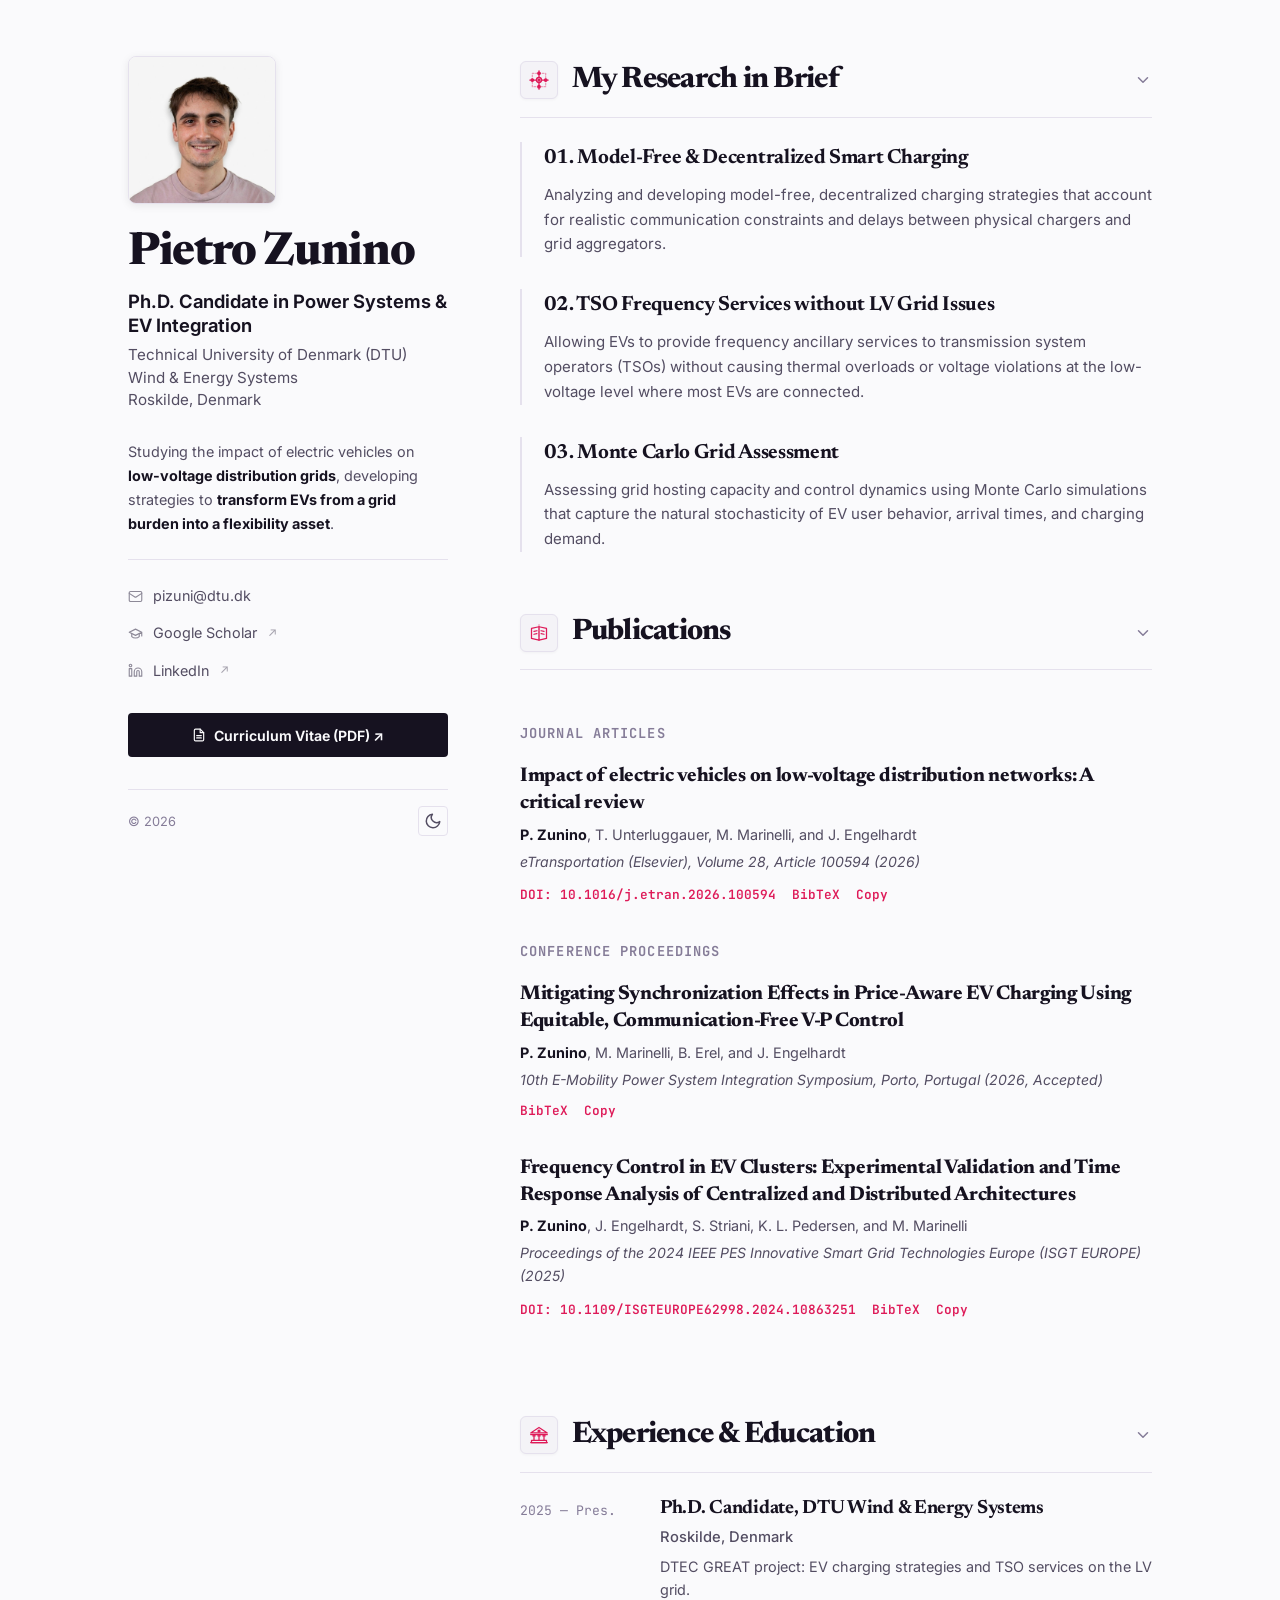
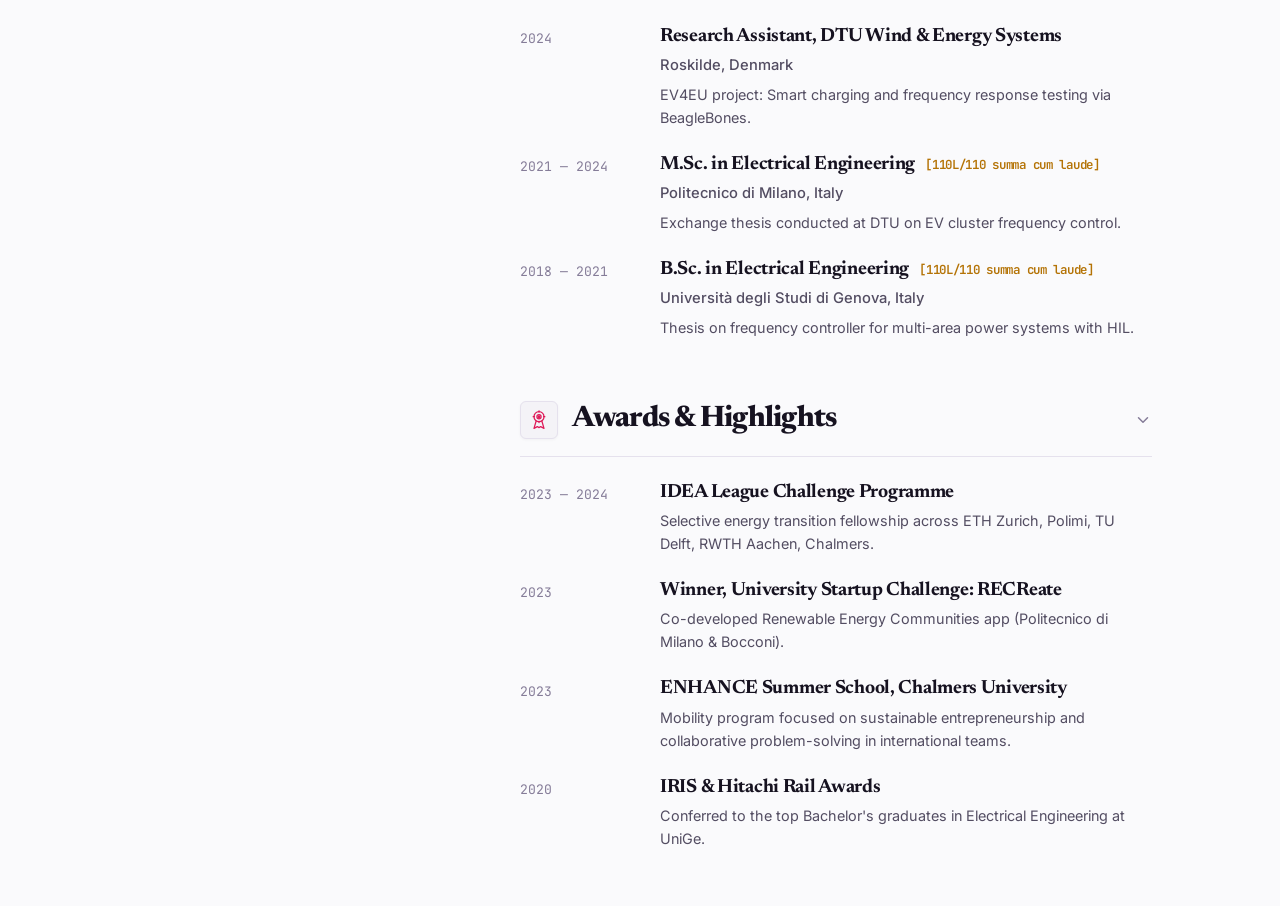
==== commit 6e63fbad: "feat(content): add ENHANCE Summer School to Awards & Highlights" ====
--- a/index.html
+++ b/index.html
@@ -315,6 +315,13 @@
                 </div>
               </div>
               <div class="timeline-row">
+                <div class="timeline-date">2023</div>
+                <div>
+                  <div class="timeline-title">ENHANCE Summer School, Chalmers University</div>
+                  <div class="timeline-desc">Mobility program focused on sustainable entrepreneurship and collaborative problem-solving in international teams.</div>
+                </div>
+              </div>
+              <div class="timeline-row">
                 <div class="timeline-date">2020</div>
                 <div>
                   <div class="timeline-title">IRIS &amp; Hitachi Rail Awards</div>
@@ -329,6 +336,6 @@
     </main>
   </div>
 
-  <script src="js/main.js?v=3"></script>
+  <script src="js/main.js?v=4"></script>
 </body>
 </html>
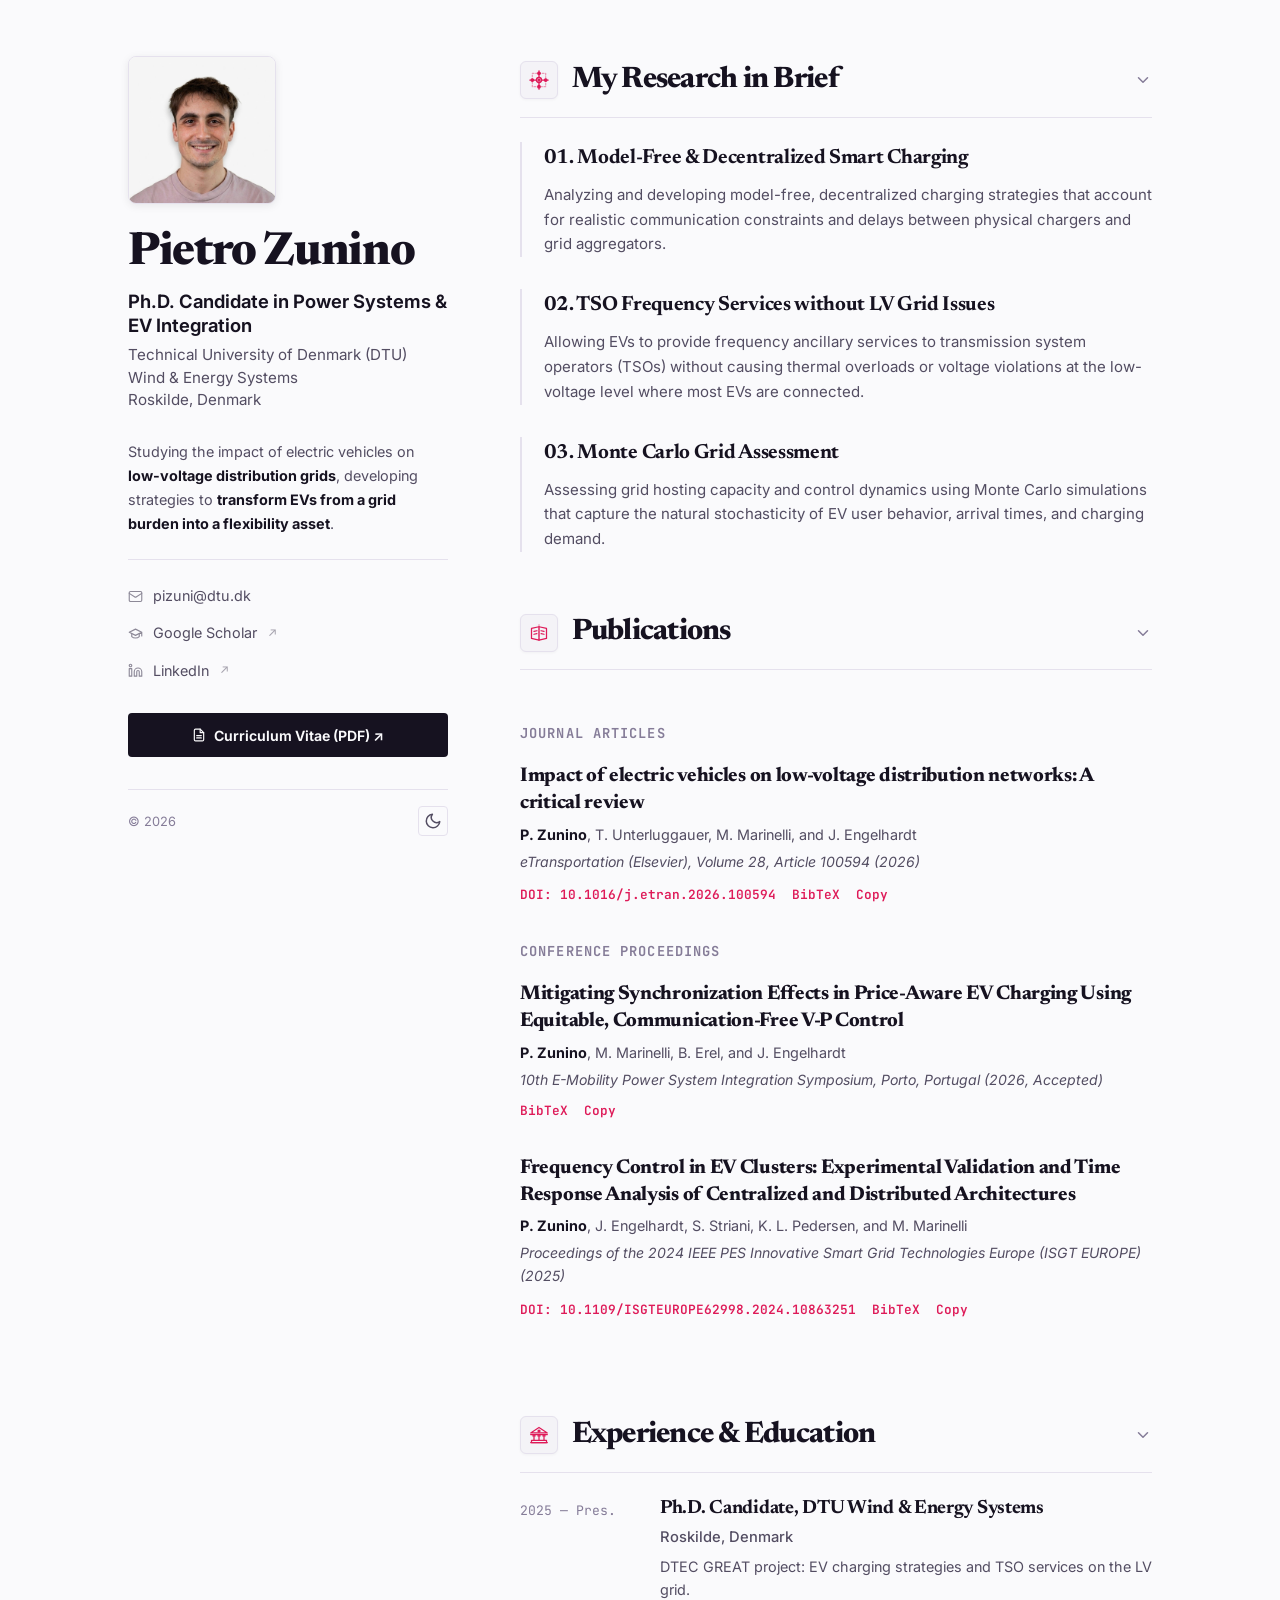
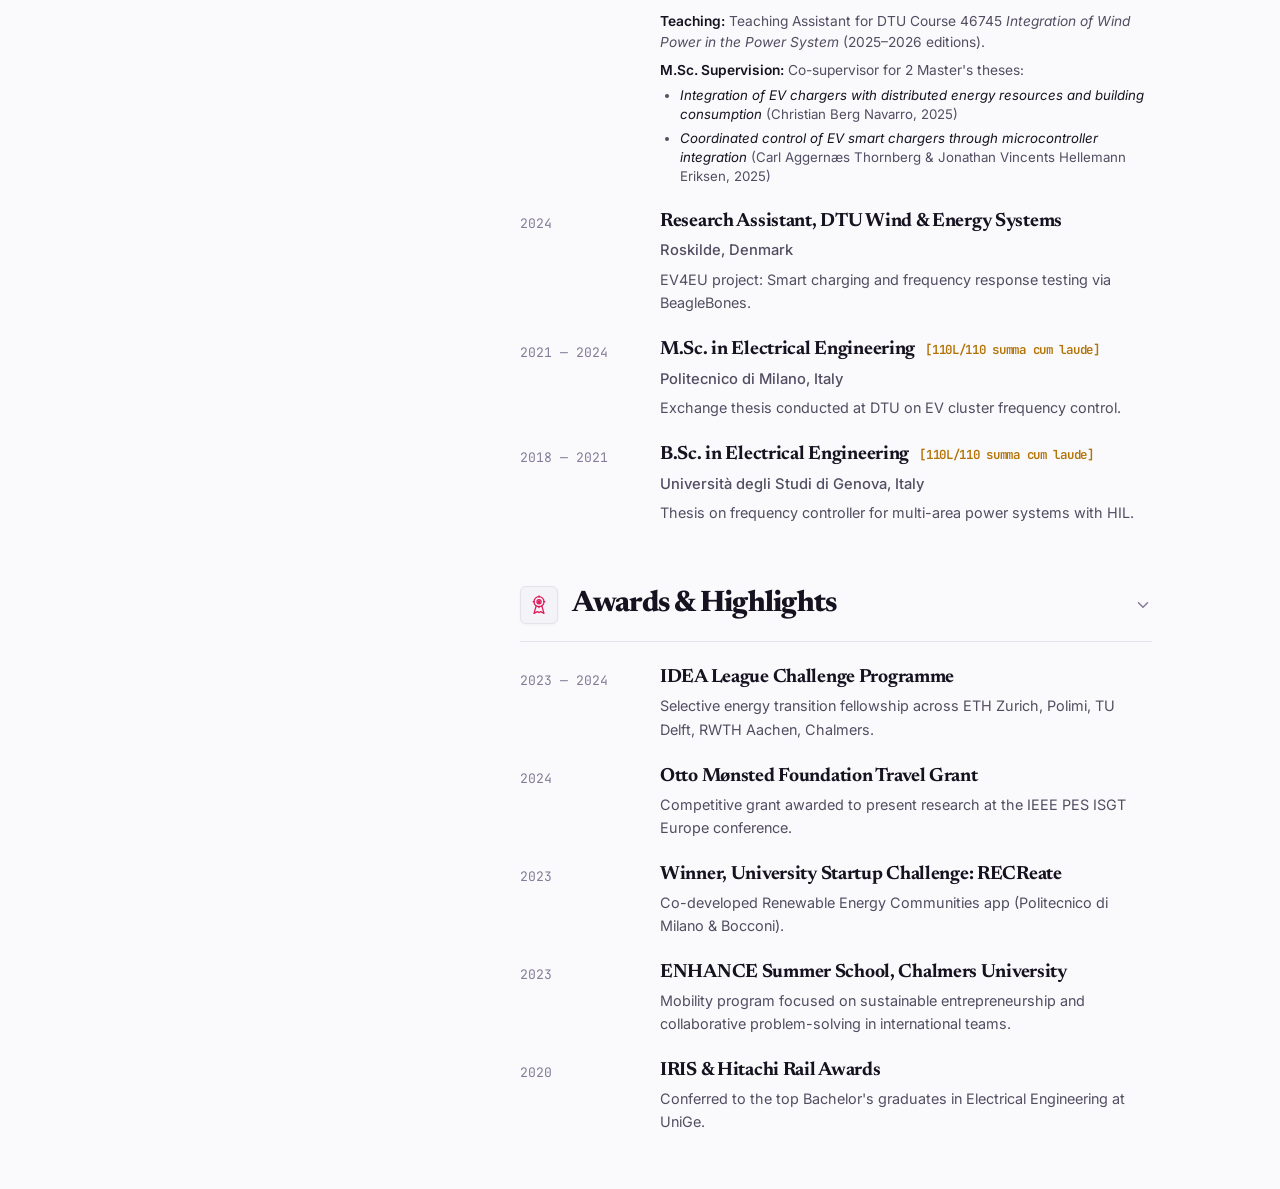
==== commit aade624d: "feat(content): add teaching assistantship, M.Sc. theses supervision, and Otto Mønsted grant" ====
--- a/index.html
+++ b/index.html
@@ -4,7 +4,7 @@
   <meta charset="UTF-8">
   <meta name="viewport" content="width=device-width, initial-scale=1.0">
   <title>Pietro Zunino | Ph.D. Candidate in Power Systems · DTU</title>
-  <link rel="stylesheet" href="css/style.css?v=6">
+  <link rel="stylesheet" href="css/style.css?v=7">
   <link rel="preconnect" href="https://fonts.googleapis.com">
   <link rel="preconnect" href="https://fonts.gstatic.com" crossorigin>
   <link href="https://fonts.googleapis.com/css2?family=Inter:wght@400;500;600;700&family=JetBrains+Mono:wght@400;500;600&family=Newsreader:ital,opsz,wght@0,6..72,400;0,6..72,600;0,6..72,700;1,6..72,400&display=swap" rel="stylesheet">
@@ -243,6 +243,18 @@
                   <div class="timeline-title">Ph.D. Candidate, DTU Wind & Energy Systems</div>
                   <div class="timeline-sub">Roskilde, Denmark</div>
                   <div class="timeline-desc">DTEC GREAT project: EV charging strategies and TSO services on the LV grid.</div>
+                  <div class="timeline-details">
+                    <div class="timeline-detail-item">
+                      <strong>Teaching:</strong> Teaching Assistant for DTU Course 46745 <em>Integration of Wind Power in the Power System</em> (2025–2026 editions).
+                    </div>
+                    <div class="timeline-detail-item">
+                      <strong>M.Sc. Supervision:</strong> Co-supervisor for 2 Master's theses:
+                      <ul class="timeline-sublist">
+                        <li><em>Integration of EV chargers with distributed energy resources and building consumption</em> (Christian Berg Navarro, 2025)</li>
+                        <li><em>Coordinated control of EV smart chargers through microcontroller integration</em> (Carl Aggernæs Thornberg &amp; Jonathan Vincents Hellemann Eriksen, 2025)</li>
+                      </ul>
+                    </div>
+                  </div>
                 </div>
               </div>
               <div class="timeline-row">
@@ -308,6 +320,13 @@
                 </div>
               </div>
               <div class="timeline-row">
+                <div class="timeline-date">2024</div>
+                <div>
+                  <div class="timeline-title">Otto Mønsted Foundation Travel Grant</div>
+                  <div class="timeline-desc">Competitive grant awarded to present research at the IEEE PES ISGT Europe conference.</div>
+                </div>
+              </div>
+              <div class="timeline-row">
                 <div class="timeline-date">2023</div>
                 <div>
                   <div class="timeline-title">Winner, University Startup Challenge: RECReate</div>
--- a/css/style.css
+++ b/css/style.css
@@ -545,6 +545,44 @@
   line-height: 1.6;
 }
 
+.timeline-details {
+  margin-top: 0.65rem;
+  display: flex;
+  flex-direction: column;
+  gap: 0.45rem;
+}
+
+.timeline-detail-item {
+  font-size: 0.86rem;
+  line-height: 1.5;
+  color: var(--text-muted);
+}
+
+.timeline-detail-item strong {
+  color: var(--text);
+  font-weight: 600;
+}
+
+.timeline-sublist {
+  list-style: disc;
+  margin: 0.35rem 0 0 1.25rem;
+  padding: 0;
+  display: flex;
+  flex-direction: column;
+  gap: 0.25rem;
+}
+
+.timeline-sublist li {
+  font-size: 0.83rem;
+  color: var(--text-muted);
+  line-height: 1.45;
+}
+
+.timeline-sublist li em {
+  color: var(--text);
+  font-style: italic;
+}
+
 /* Version Floating Switcher Bar */
 .version-banner {
   background: var(--text);
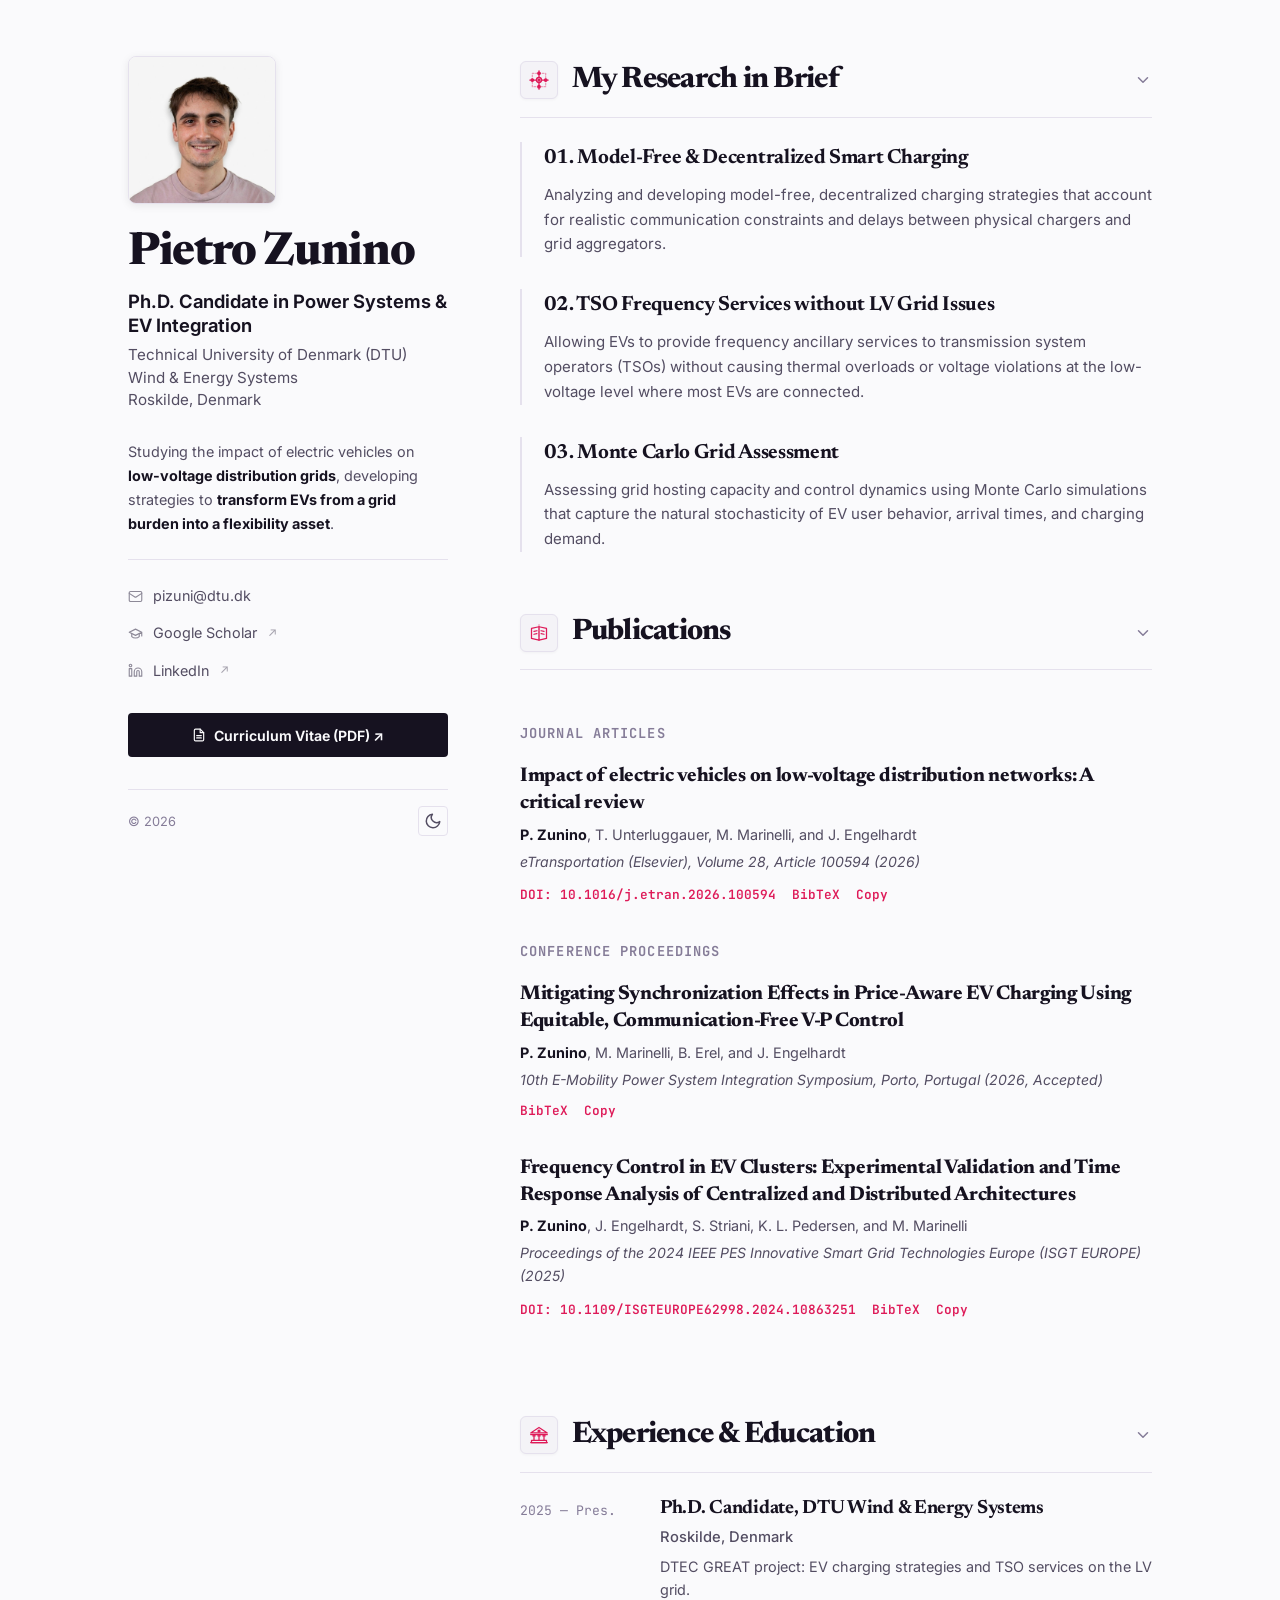
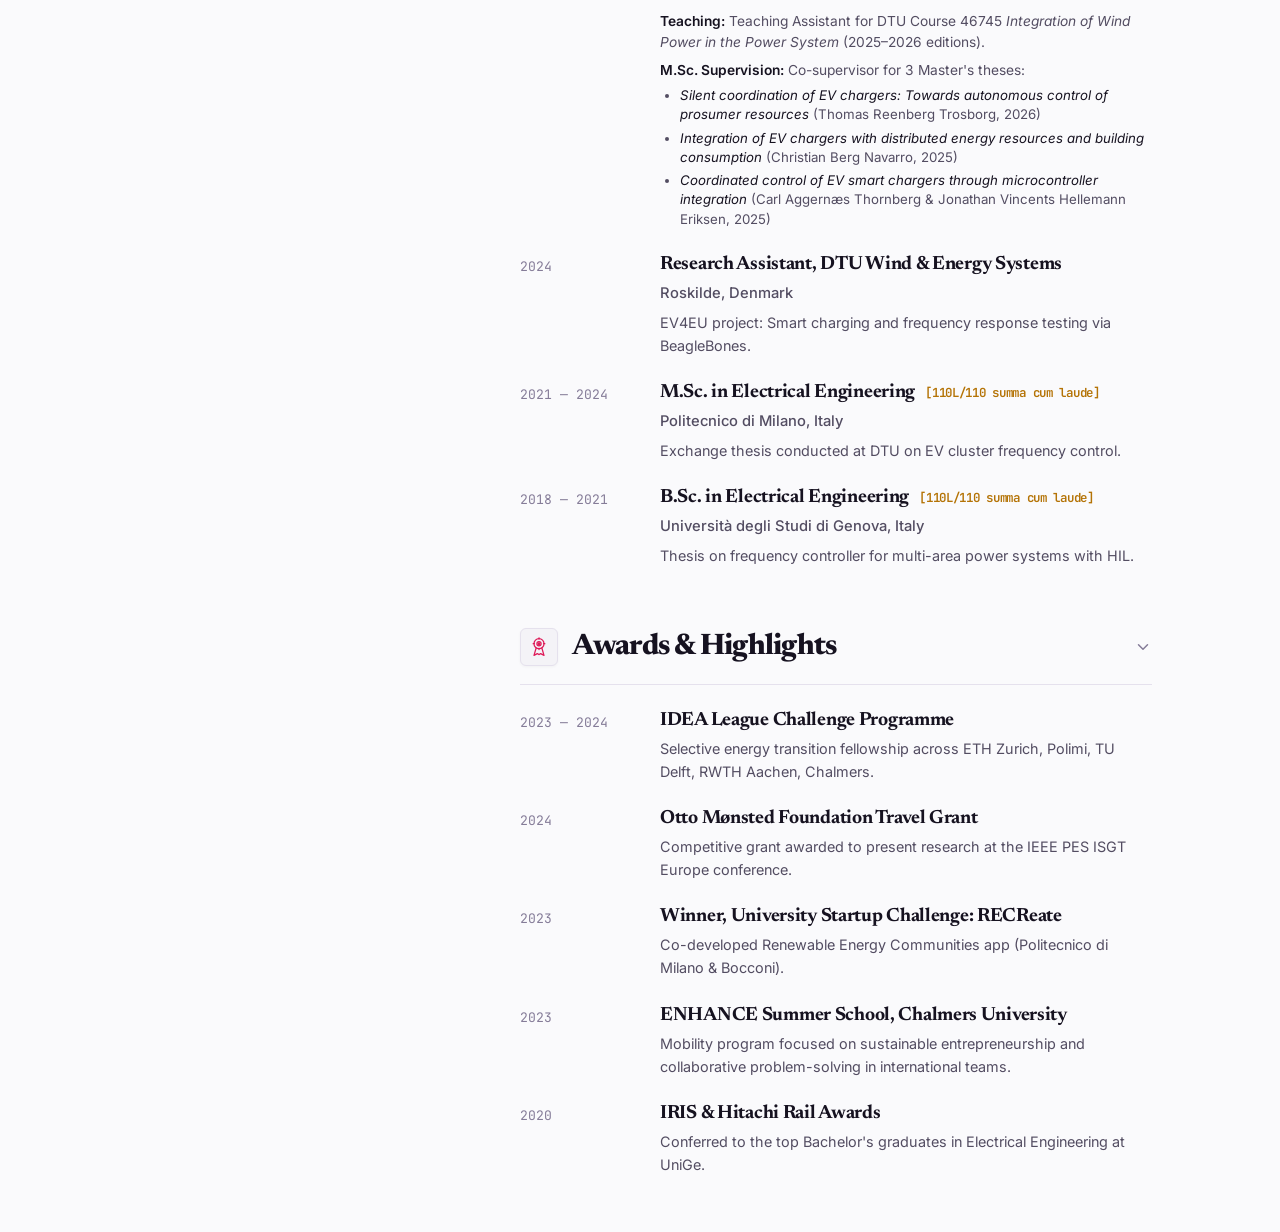
==== commit c97f8910: "feat(content): add 2026 master thesis by Thomas Reenberg Trosborg" ====
--- a/index.html
+++ b/index.html
@@ -248,8 +248,9 @@
                       <strong>Teaching:</strong> Teaching Assistant for DTU Course 46745 <em>Integration of Wind Power in the Power System</em> (2025–2026 editions).
                     </div>
                     <div class="timeline-detail-item">
-                      <strong>M.Sc. Supervision:</strong> Co-supervisor for 2 Master's theses:
+                      <strong>M.Sc. Supervision:</strong> Co-supervisor for 3 Master's theses:
                       <ul class="timeline-sublist">
+                        <li><em>Silent coordination of EV chargers: Towards autonomous control of prosumer resources</em> (Thomas Reenberg Trosborg, 2026)</li>
                         <li><em>Integration of EV chargers with distributed energy resources and building consumption</em> (Christian Berg Navarro, 2025)</li>
                         <li><em>Coordinated control of EV smart chargers through microcontroller integration</em> (Carl Aggernæs Thornberg &amp; Jonathan Vincents Hellemann Eriksen, 2025)</li>
                       </ul>
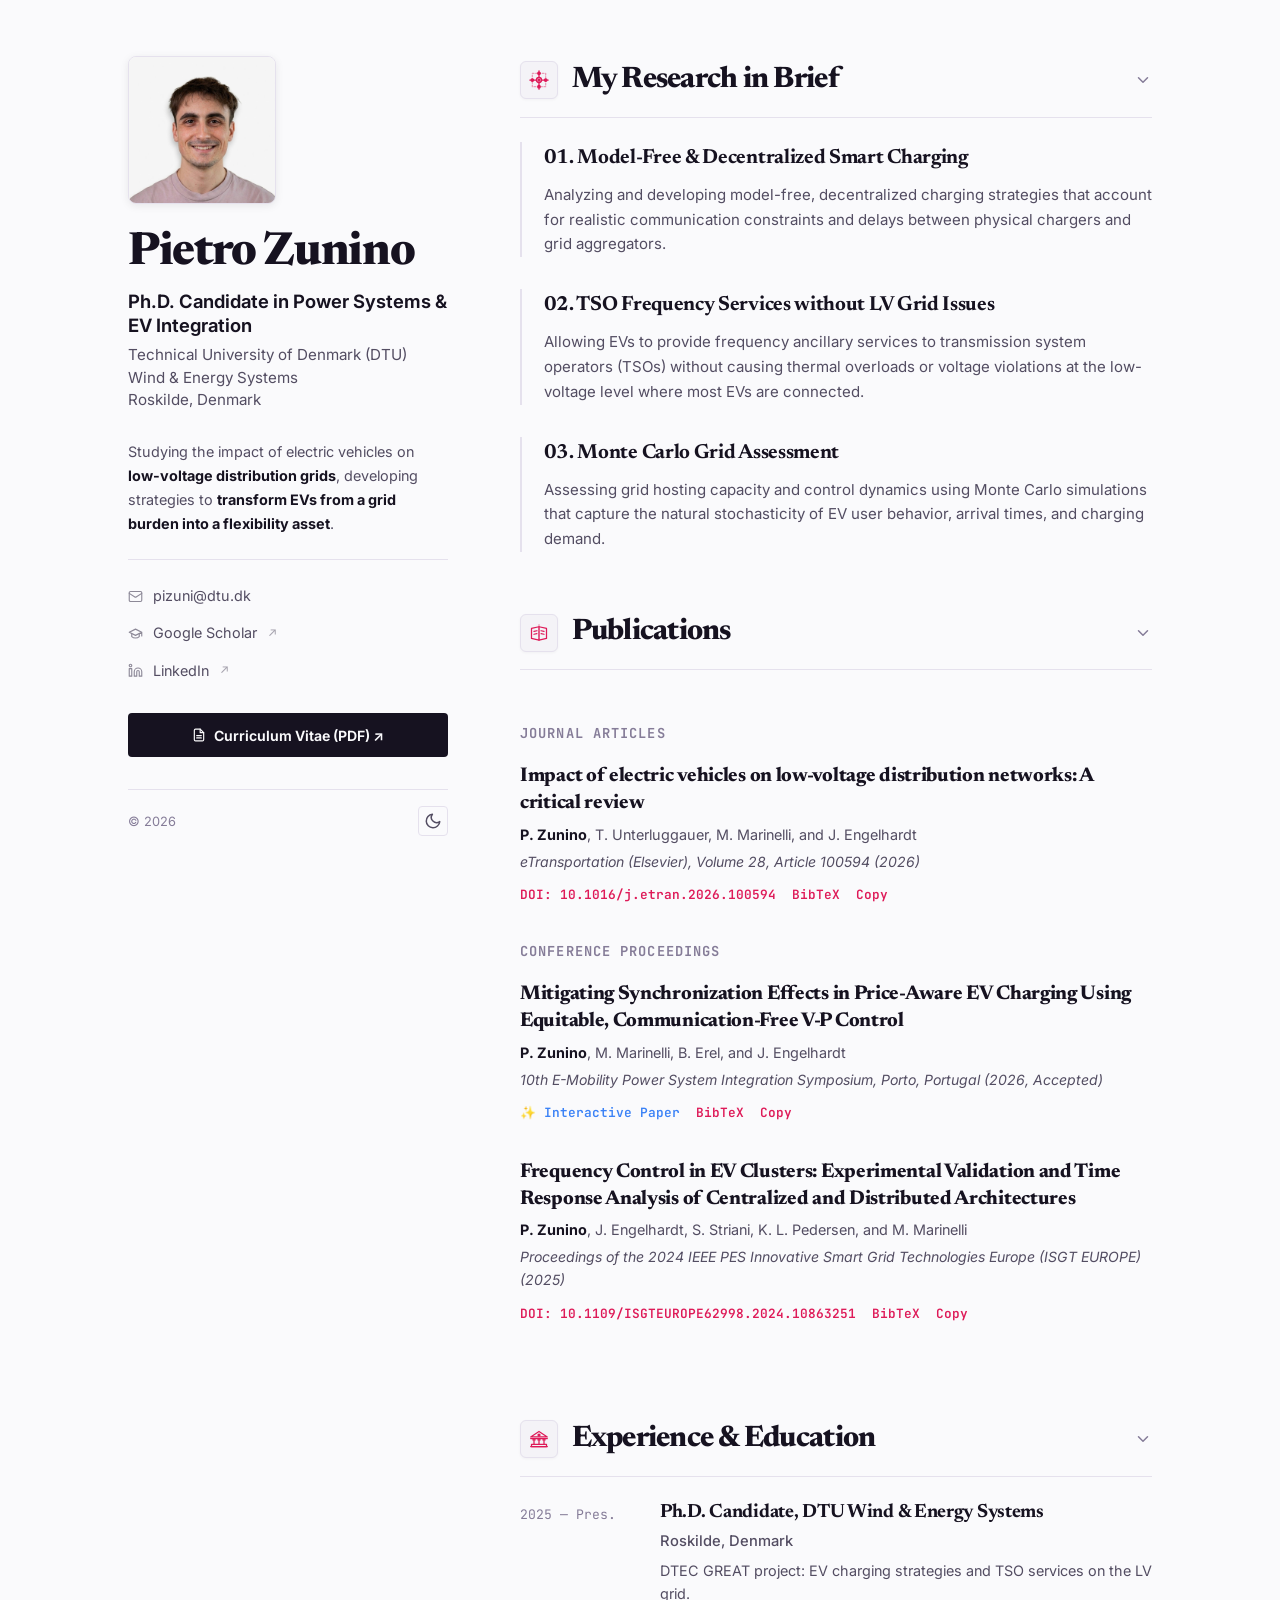
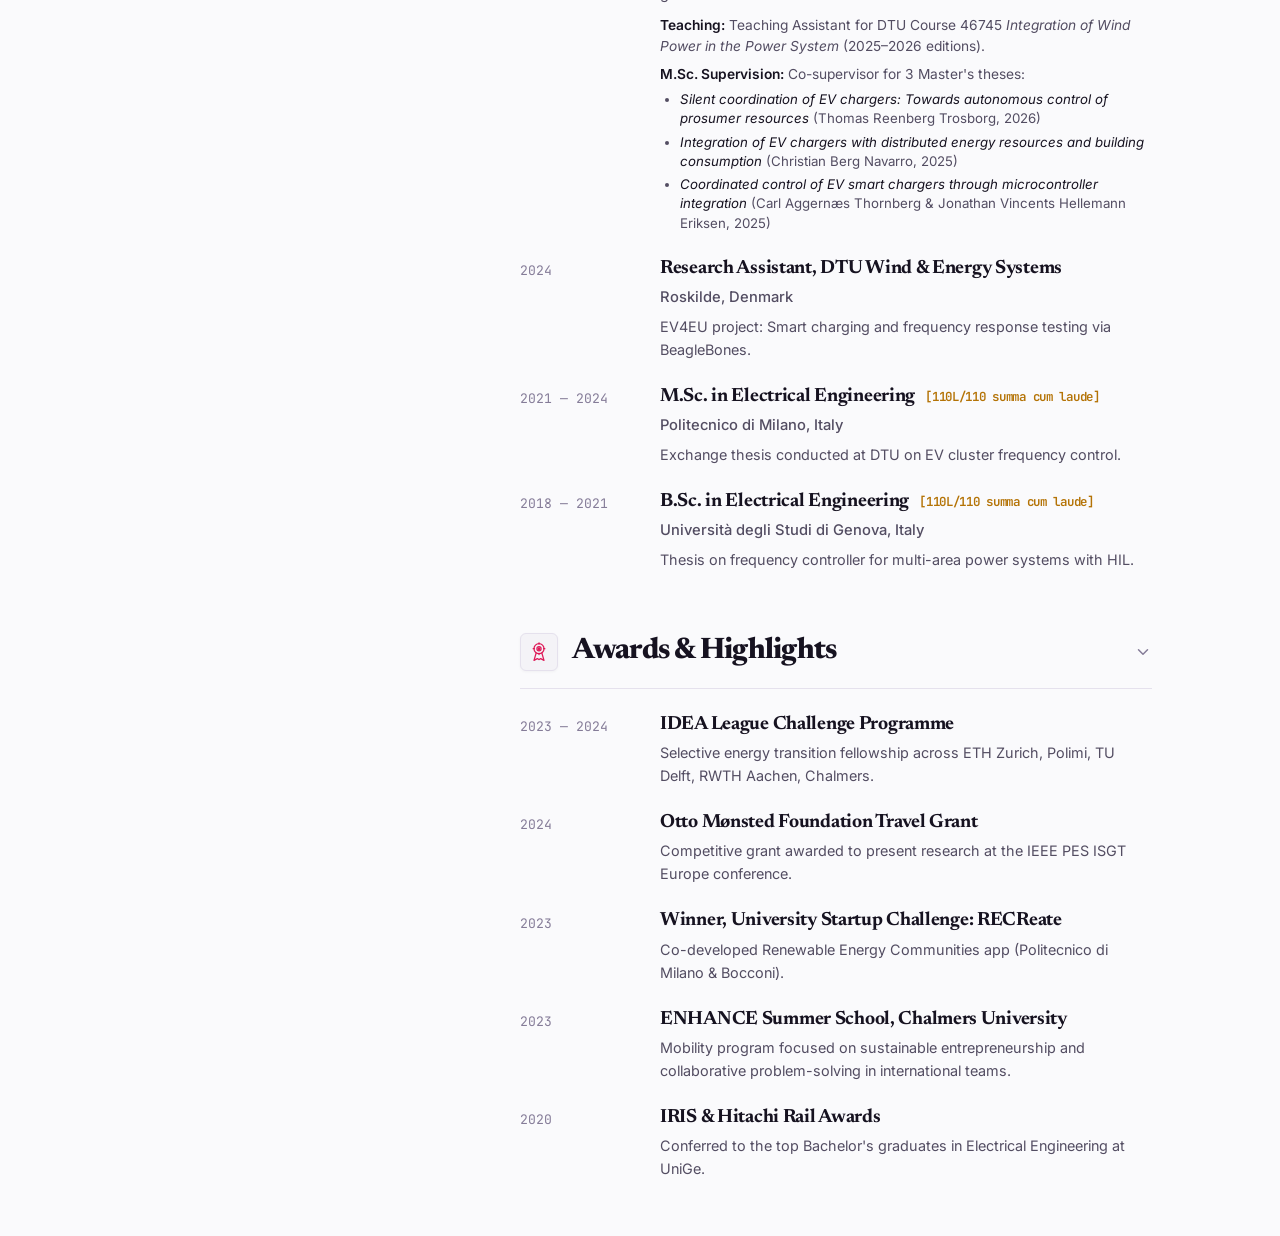
==== commit 69d2c3a4: "feat: add interactive scrollytelling paper for Mitigating Synchronization Effects" ====
--- a/index.html
+++ b/index.html
@@ -174,6 +174,7 @@
               <div class="pub-authors"><strong>P. Zunino</strong>, M. Marinelli, B. Erel, and J. Engelhardt</div>
               <div class="pub-venue">10th E-Mobility Power System Integration Symposium, Porto, Portugal (2026, Accepted)</div>
               <div class="pub-actions">
+                <a href="publications/vp-control.html" class="pub-action-link" style="color: #3b82f6; border-color: #3b82f6; font-weight: 600;">✨ Interactive Paper</a>
                 <button class="pub-action-link" data-toggle-bibtex="bib-2">BibTeX</button>
                 <button class="pub-action-link" data-copy-bibtex="bib-2">Copy</button>
               </div>
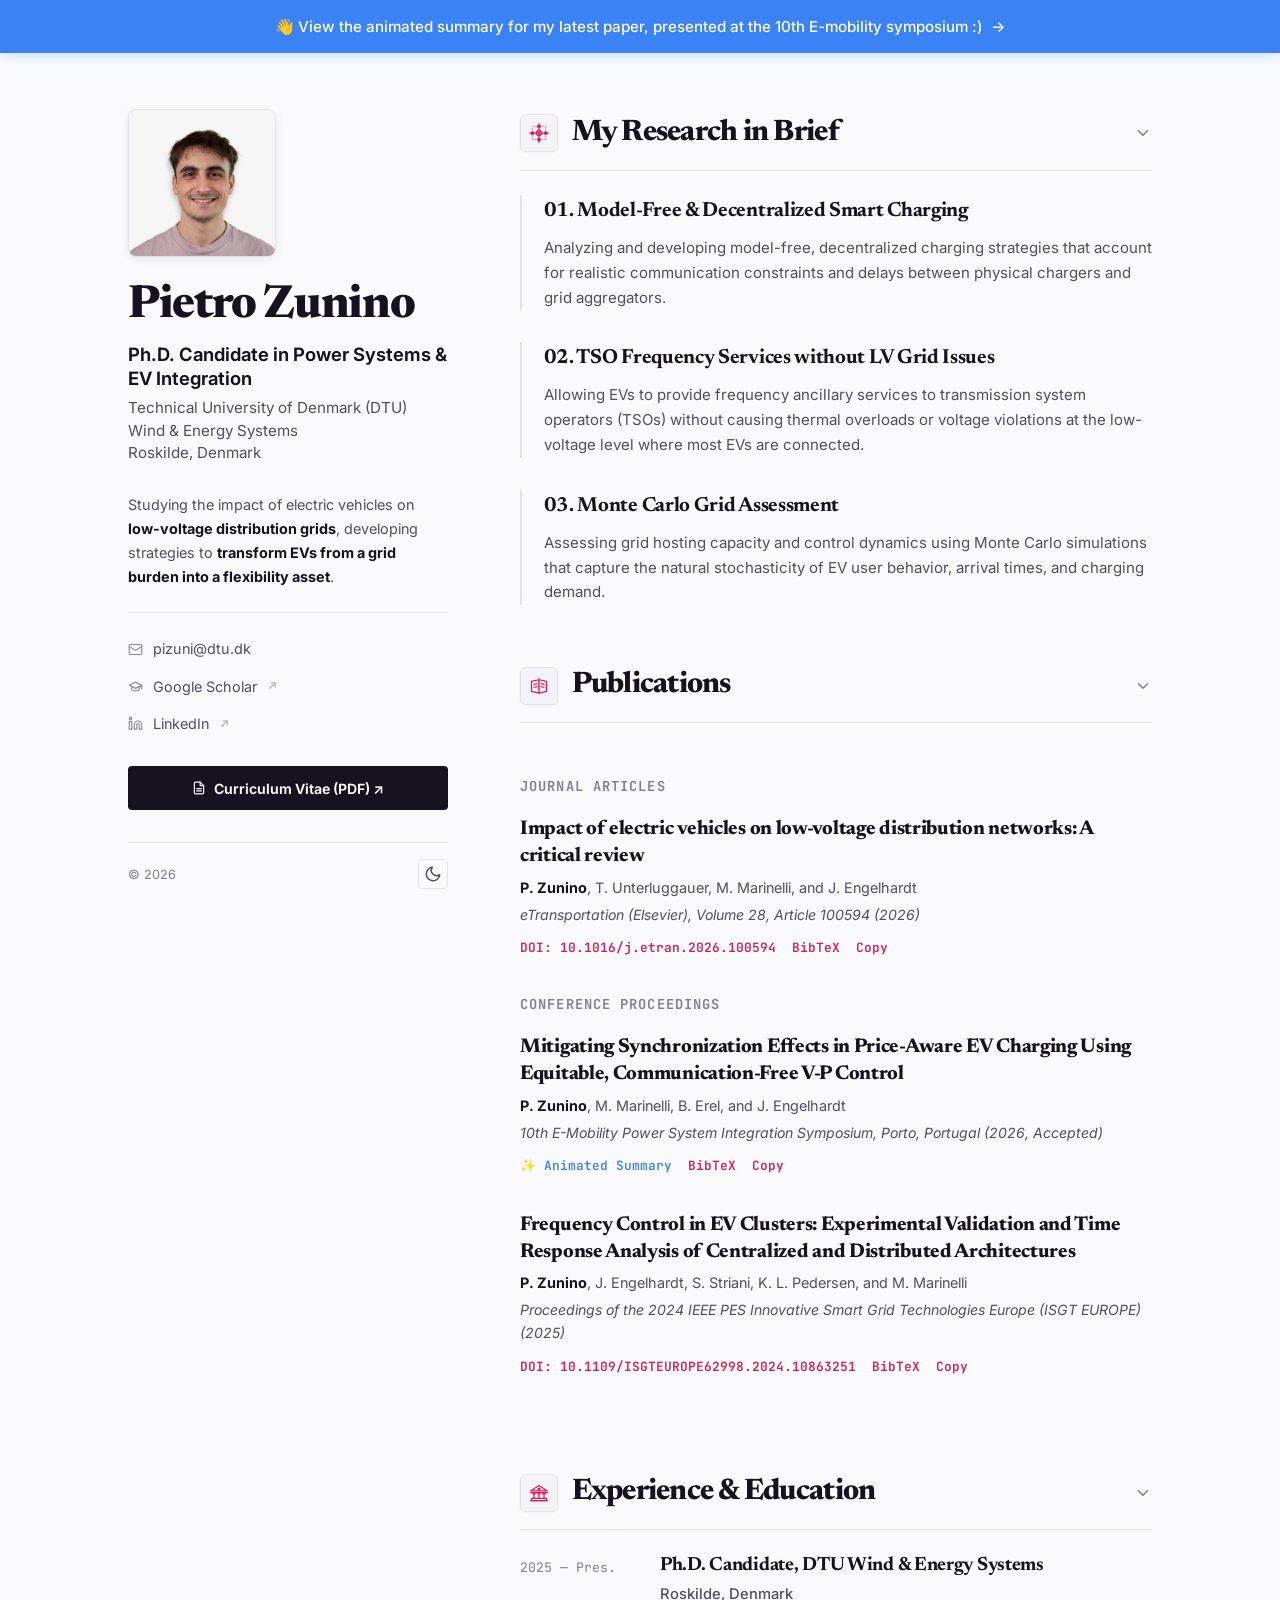
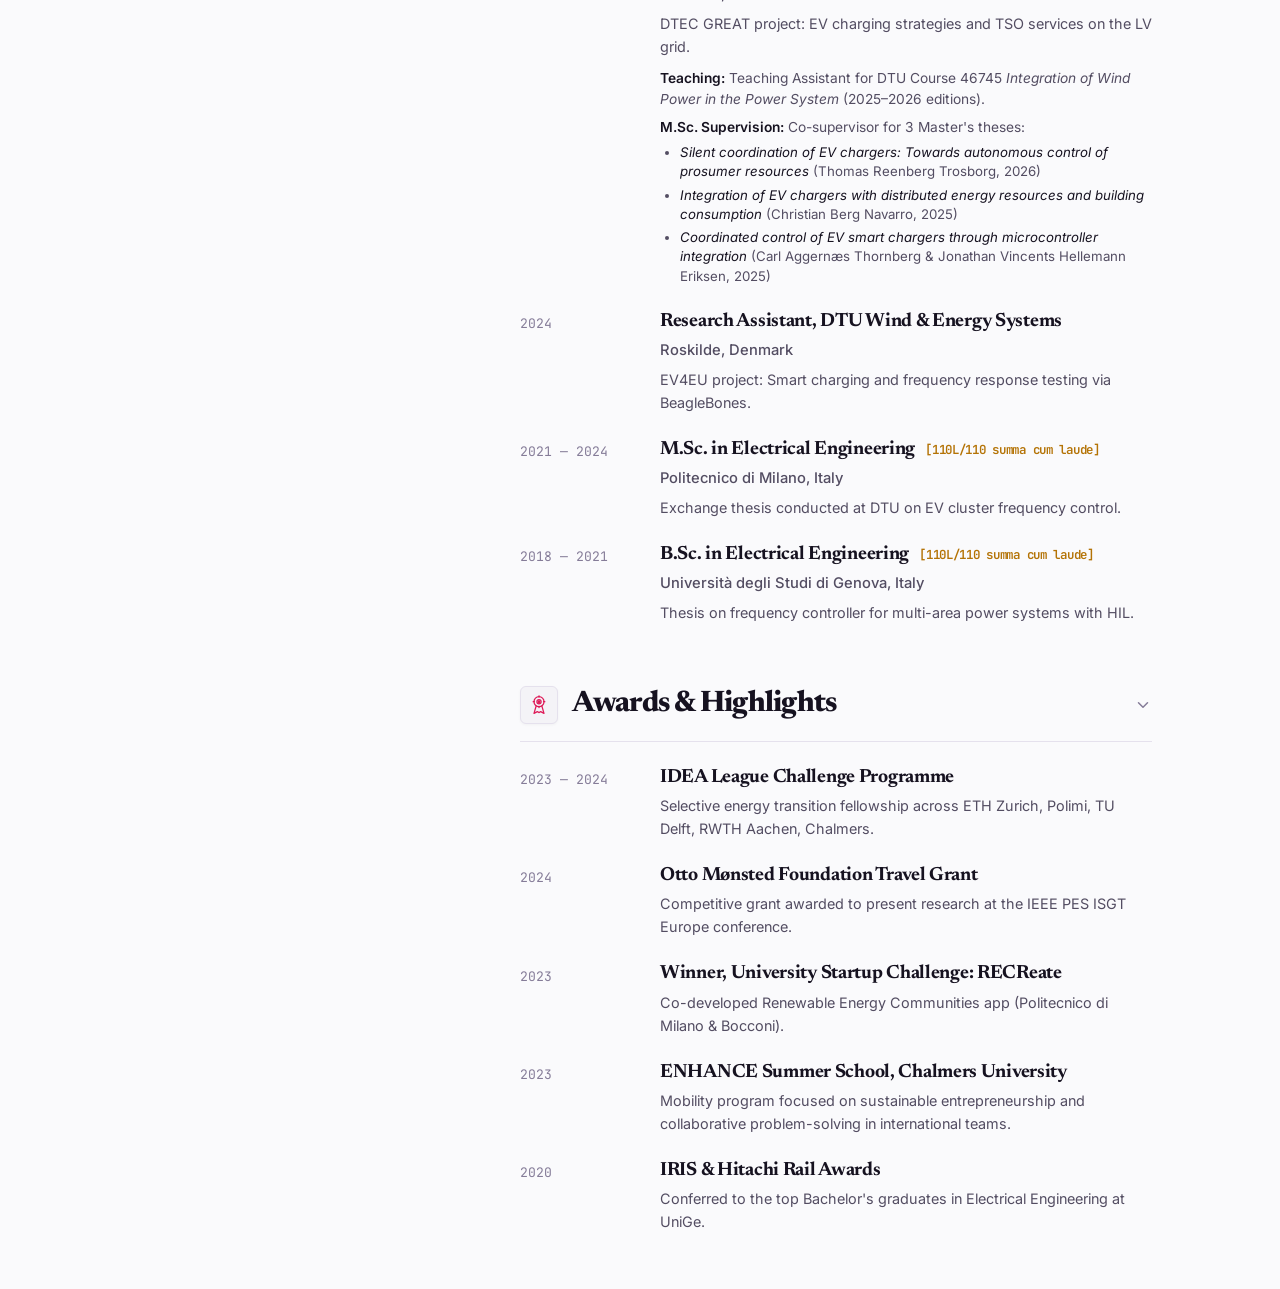
==== commit b4e36807: "feat: add symposium banner and rename to animated summary" ====
--- a/index.html
+++ b/index.html
@@ -10,6 +10,48 @@
   <link href="https://fonts.googleapis.com/css2?family=Inter:wght@400;500;600;700&family=JetBrains+Mono:wght@400;500;600&family=Newsreader:ital,opsz,wght@0,6..72,400;0,6..72,600;0,6..72,700;1,6..72,400&display=swap" rel="stylesheet">
 </head>
 <body>
+  <style>
+    .symposium-banner {
+      display: flex;
+      justify-content: center;
+      align-items: center;
+      width: 100%;
+      background-color: #3b82f6;
+      color: #ffffff;
+      text-align: center;
+      padding: 14px 20px;
+      font-weight: 500;
+      font-size: 0.95rem;
+      font-family: 'Inter', sans-serif;
+      text-decoration: none;
+      position: sticky;
+      top: 0;
+      z-index: 1000;
+      box-shadow: 0 4px 12px rgba(59, 130, 246, 0.2);
+      transition: background-color 0.2s ease;
+    }
+    .symposium-banner:hover {
+      background-color: #2563eb;
+    }
+    .symposium-banner .arrow {
+      display: inline-block;
+      margin-left: 8px;
+      transition: transform 0.2s ease;
+    }
+    .symposium-banner:hover .arrow {
+      transform: translateX(4px);
+    }
+    @media (max-width: 600px) {
+      .symposium-banner {
+        font-size: 0.85rem;
+        padding: 12px 16px;
+      }
+    }
+  </style>
+  <a href="publications/vp-control.html" class="symposium-banner">
+    <span>👋 View the animated summary for my latest paper, presented at the 10th E-mobility symposium :)</span>
+    <span class="arrow">→</span>
+  </a>
 
   <div class="scholar-wrapper">
 
@@ -174,7 +216,7 @@
               <div class="pub-authors"><strong>P. Zunino</strong>, M. Marinelli, B. Erel, and J. Engelhardt</div>
               <div class="pub-venue">10th E-Mobility Power System Integration Symposium, Porto, Portugal (2026, Accepted)</div>
               <div class="pub-actions">
-                <a href="publications/vp-control.html" class="pub-action-link" style="color: #3b82f6; border-color: #3b82f6; font-weight: 600;">✨ Interactive Paper</a>
+                <a href="publications/vp-control.html" class="pub-action-link" style="color: #3b82f6; border-color: #3b82f6; font-weight: 600;">✨ Animated Summary</a>
                 <button class="pub-action-link" data-toggle-bibtex="bib-2">BibTeX</button>
                 <button class="pub-action-link" data-copy-bibtex="bib-2">Copy</button>
               </div>
